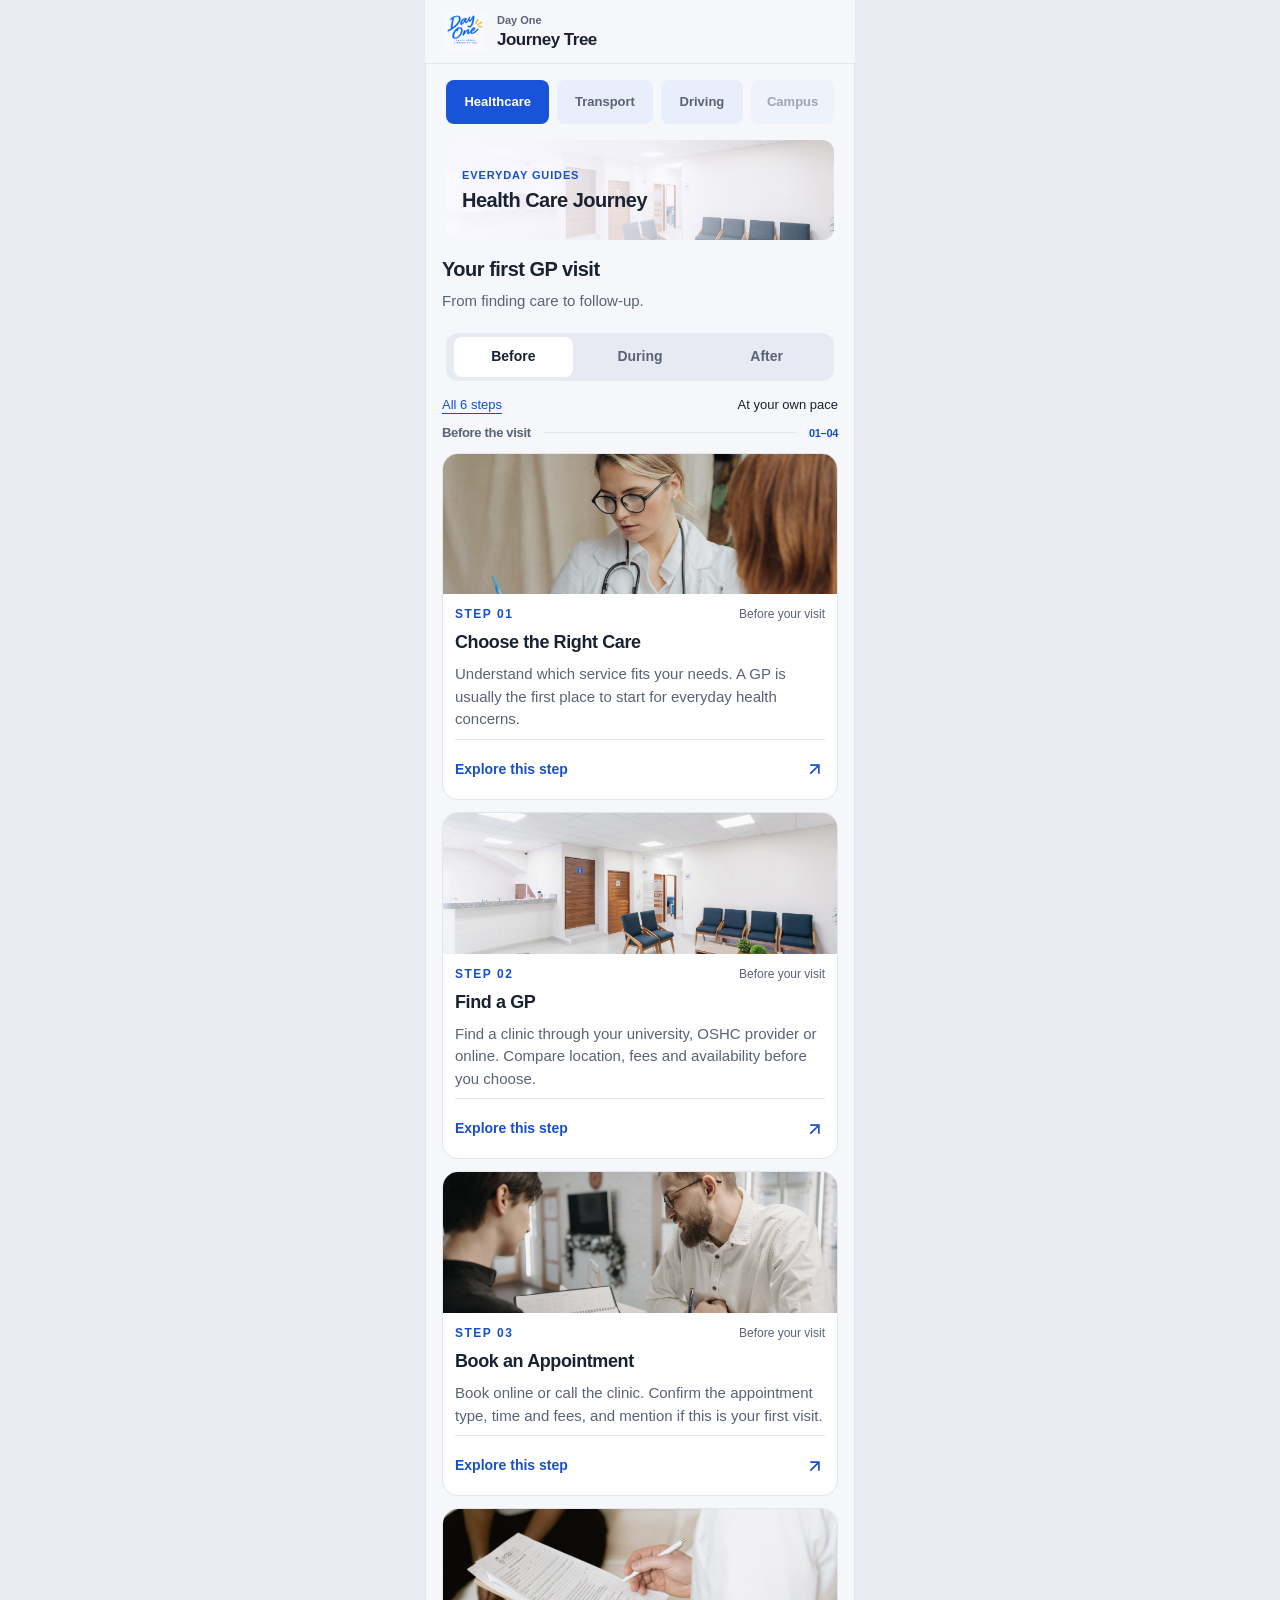
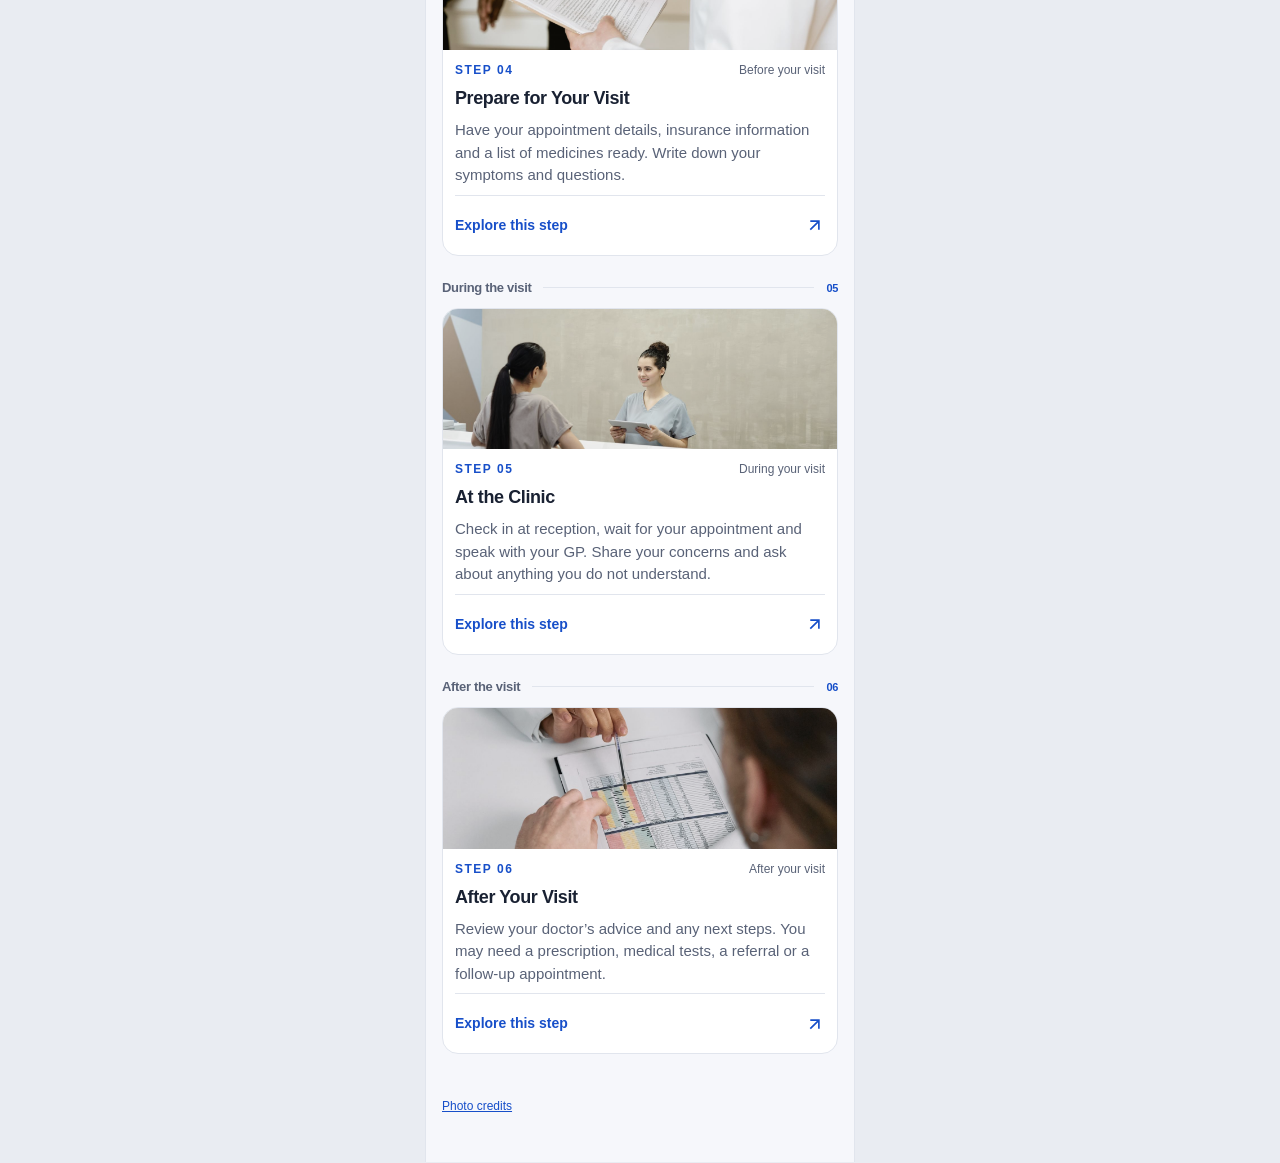
==== journey.html @ cd8c743b "Simplify country onboarding and align journey cards with Healthcare" ====
<!doctype html><html lang="en"><head><meta charset="utf-8"><meta name="viewport" content="width=device-width,initial-scale=1,viewport-fit=cover"><title>Day One · Journey Tree</title><style>
:root{--blue:#1E7BFF;--yellow:#F9C74F;--bg:#EAF4FF;--white:#FFFFFF;--ink:#1F2937;--muted:#6B7280;--border:#E2E8F0;--link:#005AA8;--card-shadow:0 2px 8px rgba(31,41,55,.06);--overlay-shadow:0 16px 40px rgba(31,41,55,.14)}*{box-sizing:border-box}body{margin:0;background:var(--bg);color:var(--ink);font-family:Inter,-apple-system,BlinkMacSystemFont,'SF Pro Display',sans-serif;font-size:14px;line-height:20px}button,a{-webkit-tap-highlight-color:transparent}button{font:inherit;color:inherit}button:focus-visible,a:focus-visible{outline:2px solid var(--link);outline-offset:4px}button{cursor:pointer}svg.icon{width:24px;height:24px;fill:currentColor;flex-shrink:0}.app{max-width:402px;margin:auto;min-height:100dvh;padding-top:52px;background:var(--bg)}nav{display:flex;align-items:center;padding:0 16px;gap:8px;height:56px}nav strong{font-size:16px;font-weight:500;flex:1}.nav-static{width:48px;height:48px;display:grid;place-items:center;color:var(--muted)}.intro{padding:24px 16px 0}.eyebrow{display:flex;align-items:center;gap:8px;font-size:12px;line-height:16px;letter-spacing:1px;font-weight:500;color:var(--link)}.eyebrow:before{content:'';width:8px;height:8px;border-radius:15px;background:var(--yellow)}h1{font-size:32px;line-height:40px;font-weight:400;margin:12px 0 8px;letter-spacing:-1px}p{margin:0;color:var(--muted)}.intro p{font-size:14px;line-height:20px}.journey-meta{display:flex;justify-content:space-between;align-items:center;margin-top:24px;padding-bottom:16px;border-bottom:1px solid var(--border);font-size:12px}.sequence{letter-spacing:4px;color:var(--link)}.grid{display:grid;grid-template-columns:repeat(2,minmax(0,1fr));gap:16px 12px;padding:16px 16px 32px}.phase{grid-column:1/-1;font-size:11px;line-height:16px;letter-spacing:1px;color:var(--muted);margin:0;font-weight:500}.phase.split{grid-column:auto;margin-top:8px}.card{position:relative;border:0;background:var(--white);border-radius:15px;overflow:hidden;text-align:left;padding:0;display:flex;flex-direction:column;min-width:0}.card.interactive{box-shadow:var(--card-shadow);outline:1px solid rgba(30,123,255,.3)}.card.interactive:hover{box-shadow:0 8px 24px rgba(31,41,55,.10)}.card.interactive:active{background:var(--bg)}.cover{display:block;width:100%;aspect-ratio:1.4;object-fit:cover;background:var(--bg)}.card-body{padding:12px;flex:1}.step{font-size:12px;line-height:16px;font-weight:500;color:var(--link);display:flex;justify-content:space-between;align-items:center;margin-bottom:8px}.step svg{width:20px;height:20px}.card h2{font-size:16px;line-height:24px;font-weight:500;margin:0 0 4px}.card p{font-size:14px;line-height:20px}.endnote{text-align:center;font-size:12px;line-height:16px;padding:0 16px 32px}.overlay{position:fixed;inset:0;background:rgba(31,41,55,.42);z-index:5;display:grid;place-items:center;opacity:0;transition:opacity 300ms}.overlay[hidden]{display:none}.overlay.visible{opacity:1}.modal{width:calc(100% - 24px);max-width:378px;height:88dvh;max-height:840px;border-radius:15px;background:var(--white);box-shadow:var(--overlay-shadow);display:flex;flex-direction:column;overflow:hidden;transform-origin:top left}.modal-header{display:flex;align-items:center;padding:8px 12px 8px 16px;border-bottom:1px solid var(--border);flex-shrink:0;gap:12px}.modal-header .number{color:var(--link);font-size:12px}.modal-header h2{font-size:16px;line-height:24px;font-weight:500;flex:1;margin:0}.icon-button{width:48px;height:48px;display:grid;place-items:center;border:0;border-radius:15px;background:transparent}.icon-button:hover{background:var(--bg)}.modal-scroll{overflow-y:auto;overscroll-behavior:contain;min-height:0;padding:16px;scrollbar-width:thin}.hero{width:100%;display:block;border-radius:15px;aspect-ratio:1.7;object-fit:cover}.caption{font-size:11px;line-height:16px;margin-top:4px}.modal h3{font-size:24px;line-height:32px;font-weight:400;margin:16px 0 8px;letter-spacing:-.5px}.modal h4{font-size:16px;line-height:24px;font-weight:500;margin:24px 0 12px}.row{display:flex;gap:12px;align-items:flex-start;padding:12px 0;border-bottom:1px solid var(--border)}.row:last-child{border-bottom:0}.row-icon{width:40px;height:40px;background:var(--bg);border-radius:12px;display:grid;place-items:center;color:var(--link);flex-shrink:0}.row b,.tip b{display:block;font-size:14px;line-height:20px;font-weight:500;margin-bottom:4px}.tips{padding-left:20px;margin:0}.tip{padding-left:4px;margin-bottom:12px}.tip::marker{color:var(--link)}.clinic{border:1px solid var(--border);border-radius:15px;padding:12px}.clinic-top{display:flex;gap:12px;align-items:center}.clinic img{width:72px;height:72px;object-fit:cover;border-radius:8px}.clinic b{font-weight:500}.clinic p{margin-top:8px}.clinic .note{font-size:12px;line-height:16px}.text-link{display:flex;align-items:center;gap:8px;min-height:48px;color:var(--link);font-weight:500;text-underline-offset:4px}.text-link .icon{width:20px;height:20px}.good{margin:24px 0 8px;padding:16px;background:var(--bg);border-radius:15px}.good h4{margin:0 0 8px}.good p{color:var(--ink)}.actions{display:flex;align-items:center;padding:8px 16px max(12px,env(safe-area-inset-bottom));gap:12px;border-top:1px solid var(--border);background:var(--white);flex-shrink:0}.action{display:flex;align-items:center;justify-content:center;gap:8px;min-height:48px;border-radius:15px;border:1px solid var(--border);background:var(--white);padding:0 12px;text-decoration:none;font-size:14px;font-weight:500;color:var(--link)}.action.source{flex:1;background:var(--bg);border-color:var(--bg)}.action[aria-pressed=true]{background:var(--bg);border-color:var(--blue)}.action .icon{width:20px;height:20px}.sr-only{position:absolute;width:1px;height:1px;overflow:hidden;clip:rect(0,0,0,0)}@media(min-width:600px){.app{border-left:1px solid var(--border);border-right:1px solid var(--border)}}@media(prefers-reduced-motion:reduce){*,*:before,*:after{transition:none!important;scroll-behavior:auto!important}}
/* Reference iteration: single-column text cards; explicit palette override. */
:root{--bg:#F8F9FF;--blue:#1E7BFF;--phase-bg:#DCE9FF;--soft:#F1F3FF}
.grid{grid-template-columns:minmax(0,1fr);gap:16px;padding-top:24px}
.phase{justify-self:start;background:var(--phase-bg);color:var(--link);border-radius:15px;padding:4px 12px;letter-spacing:.3px;margin:8px 0 0;font-size:12px;line-height:16px}
.card{border:1px solid var(--border);padding:16px;border-radius:15px;overflow:visible}
.card.interactive{outline:none;border-color:#B8D4FF;box-shadow:var(--card-shadow)}
.card-heading{display:flex;align-items:center;gap:12px}.card-heading>div{flex:1;min-width:0}.card-heading>.icon{color:var(--link);width:20px;height:20px}
.step-number{width:40px;height:40px;flex-shrink:0;border-radius:15px;background:var(--link);color:white;display:grid;place-items:center;font-size:14px;line-height:20px;font-weight:500}
.card h2{margin:0 0 4px;font-weight:600}.card-summary{font-size:12px;line-height:16px;color:var(--muted);display:block}
.card-body{padding:12px 0 0}.card p{line-height:24px;font-size:14px}.card-tags{display:flex;flex-wrap:wrap;gap:8px;margin-top:16px}.card-tags span{background:var(--soft);padding:4px 8px;border-radius:8px;font-size:12px;line-height:16px;color:var(--link)}
.read-guide{display:flex;align-items:center;gap:8px;color:var(--link);font-size:14px;line-height:20px;font-weight:500;margin-top:16px}.read-guide .icon{width:18px;height:18px}
h1{font-weight:600;letter-spacing:-1px}.journey-meta{margin-top:16px;padding-bottom:0;border:0}.intro{padding-top:16px}.endnote{padding-top:8px}
/* Editorial reference palette and cover layout. */
:root{--bg:#F7F6F1;--ink:#20344A;--link:#194CCA;--border:#E4E4DF;--soft:#EDEFEA}
.app{padding-top:52px}.journal-nav{margin:0 16px;padding:0 0 16px;height:auto;min-height:48px;border-bottom:1px solid var(--border);gap:12px}.journal-nav strong{color:var(--link);font-weight:600}.journal-nav>span{font-size:12px;color:var(--muted)}
.intro{padding-top:16px}h1{font-size:28px;line-height:36px;font-weight:600;letter-spacing:-.6px;margin:0 0 8px}.intro p{font-size:16px;line-height:24px}
.start-guide{margin-top:16px;width:100%;min-height:48px;padding:12px 16px;background:var(--link);color:white;display:flex;justify-content:space-between;align-items:center;border:0;border-radius:12px;font-size:16px;font-weight:500}.start-guide span{display:flex}.phase-nav{display:flex;margin-top:20px;padding:4px;background:var(--soft);border-radius:12px}.phase-nav a{flex:1;text-align:center;padding:12px 4px;min-height:48px;text-decoration:none;color:var(--muted);font-weight:500}.phase-nav a:hover{color:var(--link);background:white;border-radius:8px}
.journey-meta{font-size:12px;line-height:16px;margin-top:16px;align-items:center}.journey-meta>span:first-child{color:var(--link);text-decoration:underline;text-underline-offset:4px}.grid{padding-top:24px;gap:20px}.card{padding:0;overflow:hidden;border-radius:15px;scroll-margin-top:24px}.card.interactive{border-color:var(--border);box-shadow:none}.editorial-cover{width:100%;aspect-ratio:2.4;object-fit:cover;display:block}.editorial-body{padding:16px}.editorial-meta{display:flex;justify-content:space-between;align-items:center;gap:8px;margin-bottom:8px;font-size:11px;line-height:16px;color:var(--muted)}.editorial-meta>span:first-child{color:var(--link);font-weight:600;letter-spacing:1.5px}.card h2{font-size:22px;line-height:28px;margin:0 0 8px;font-weight:600;letter-spacing:-.4px}.card p{font-size:14px;line-height:20px}.explore{display:flex;justify-content:space-between;align-items:center;border-top:1px solid var(--border);margin-top:12px;padding-top:12px;color:var(--link);font-weight:600;min-height:40px}.explore .icon{transform:rotate(-45deg);width:20px;height:20px}.endnote{text-align:left;font-size:14px;line-height:24px;padding-bottom:32px}
.step-purpose{margin-top:24px;padding:16px;border:1px solid var(--border);border-radius:15px;background:var(--bg)}.step-purpose h4{margin:0 0 8px}.step-purpose h4:not(:first-child){margin-top:16px}.step-purpose p{color:var(--ink)}.source-list{margin:24px 0 8px}.source-list .text-link{font-size:12px;line-height:16px;justify-content:space-between;padding:8px 0;overflow-wrap:anywhere}.source-list p{font-size:12px;line-height:16px}.source-list h4{margin-bottom:8px}.urgent-note{margin-top:16px;border-left:4px solid #FF5A5F;padding:12px;background:var(--bg);font-weight:600}.modal-header h2{min-width:0}.modal-header .number,.modal-header .icon-button{flex-shrink:0}
/* Photo iteration: reference header, maximum radius 15px. */
:root{--bg:#F9F8FF;--soft:#E1E9FF;--link:#1953D9;--border:#E2E6EF;--ink:#1D2740}
.journey-top{padding:0 16px}.brand-row{display:flex;align-items:center;gap:12px;min-height:80px}.brand-logo{display:block;flex:0 0 80px;height:76px;background-image:url('assets/brand-reference.png');background-size:646px auto;background-position:-16px -12px;background-repeat:no-repeat}.brand-name{font-size:16px;line-height:24px;color:var(--link);font-weight:600}.brand-title{font-size:28px;line-height:36px;font-weight:600;color:var(--ink);letter-spacing:-.5px}
.category-nav{display:grid;grid-template-columns:1.25fr 1.15fr 1fr 1fr;gap:8px;margin:20px 0 24px}.category-nav span{display:flex;align-items:center;justify-content:center;min-height:44px;border-radius:12px;background:var(--soft);font-size:12px;font-weight:600;color:#465064}.category-nav .active{background:var(--link);color:white}
.journey-banner{position:relative;min-height:148px;border-radius:15px;overflow:hidden;background:var(--soft);display:flex;align-items:center}.journey-banner>img{position:absolute;inset:0;width:100%;height:100%;object-fit:cover;object-position:50% 42%;filter:saturate(.8)}.banner-copy{position:relative;width:100%;padding:24px 16px;background:linear-gradient(90deg,rgba(249,248,255,.95),rgba(249,248,255,.85) 55%,rgba(249,248,255,0))}.banner-copy>span{font-size:11px;line-height:16px;letter-spacing:1px;color:var(--link);font-weight:600}.banner-copy h1{font-size:24px;line-height:32px;max-width:260px;margin:4px 0 0;letter-spacing:-.5px}
.intro{padding-top:24px}.topic-title{font-size:24px;line-height:32px;margin:0 0 8px;font-weight:600;letter-spacing:-.5px}.editorial-cover,.hero{filter:saturate(.82) contrast(.96);object-position:center 42%}.photo-credit-link{color:var(--link);display:inline-flex;min-height:48px;align-items:center;font-size:12px}.card[data-step="0"] .editorial-cover{object-position:center 34%}.card[data-step="5"] .editorial-cover{object-position:center 78%}
.card[data-step="4"] .editorial-cover{object-position:center 62%}.banner-copy{align-self:stretch;display:flex;flex-direction:column;justify-content:center;background:linear-gradient(90deg,rgba(249,248,255,.94),rgba(249,248,255,.8) 50%,rgba(249,248,255,.08))}/* Mobile navigation revision. Category pills are an explicit shape exception. */
.category-nav span{border-radius:999px;min-height:36px}.phase-nav{position:sticky;top:0;z-index:3;margin:20px 16px 0;background:#E1E9FF;box-shadow:0 2px 8px rgba(31,41,55,.06)}.phase-nav a{border-radius:12px;transition:background 150ms,color 150ms}.phase-nav a.selected{background:var(--link);color:white}.journey-summary{padding-top:0}.card{scroll-margin-top:80px}.detail-stack{position:relative;width:calc(100% - 12px);max-width:414px;display:flex;align-items:center;gap:0}.modal{width:calc(100% - 36px);height:88dvh;flex:1;min-width:0}.step-rail{display:flex;flex-direction:column;gap:4px;height:auto;padding:0;width:44px;flex:0 0 44px}.step-dot{width:44px;min-height:48px;padding:0;background:transparent;border:0;display:grid;place-items:center;color:white}.step-dot span{display:grid;place-items:center;width:24px;height:24px;border-radius:8px;background:#465064;font-size:11px;line-height:16px}.step-dot[aria-current="step"] span{background:white;color:var(--link);outline:2px solid var(--link);font-weight:600}.step-dot[aria-current="step"] span:after{content:'';width:4px;height:4px;background:var(--link);border-radius:2px}.step-explanation{margin:8px 0 24px;color:var(--ink);font-size:14px;line-height:24px}.modal-header{gap:8px;padding-left:12px}.modal-header h2{font-size:14px;line-height:20px}.modal-scroll{padding:12px}.actions{padding-left:12px;padding-right:12px;gap:8px}.action{padding:0 8px}.step-dot:focus-visible{outline-color:white}
.overlay{touch-action:none}.modal-scroll{touch-action:pan-y}.outside-step{position:absolute;left:0;width:100%;height:6dvh;min-height:40px;border:0;padding:0;background:transparent;color:white;display:grid;place-items:center;touch-action:none;cursor:pointer}.outside-previous{top:0}.outside-next{bottom:0}.outside-step:disabled{cursor:default}.intro-arrow{font-size:28px;line-height:32px;opacity:0;pointer-events:none}.gesture-intro .intro-arrow{animation:outside-cue 1.6s ease-in-out both}.gesture-intro .outside-next .intro-arrow{animation-delay:.15s}@keyframes outside-cue{0%,100%{opacity:0;transform:translateY(0)}25%,65%{opacity:1;transform:translateY(-4px)}45%,80%{opacity:.3;transform:translateY(4px)}}@media(prefers-reduced-motion:reduce){.gesture-intro .intro-arrow{animation:none;opacity:1}}
/* Compact overview with more breathing room inside details. */
.modal-scroll{padding:24px}.modal-header{padding:8px 16px}.actions{padding-left:16px;padding-right:16px}.hero{aspect-ratio:2.2}.modal h3{margin-top:20px}.row{gap:12px}.row-icon{width:32px;height:32px;border-radius:8px}.step-dot span{width:28px;height:28px;border-radius:50%;background:rgba(249,248,255,.9);color:var(--ink);outline:none;border:0}.step-dot[aria-current="step"] span{background:var(--link);color:white;outline:none;border:0;font-weight:600}.step-dot[aria-current="step"] span:after{display:none}
.grid{gap:16px;padding-top:16px}.editorial-cover{aspect-ratio:3.2}.editorial-body{padding:16px}.card h2{font-size:20px;line-height:24px;margin-bottom:8px}.editorial-meta{margin-bottom:4px}.explore{margin-top:8px;padding-top:8px;min-height:32px}.phase-divider{display:flex;align-items:center;gap:12px;margin:12px 0 0;scroll-margin-top:68px;font-size:12px;line-height:16px;font-weight:500;color:var(--muted)}.phase-divider:after{content:'';height:1px;flex:1;background:var(--border)}.phase-divider .phase-count{font-size:11px;color:var(--link);order:2}.phase-divider:first-child{margin-top:0}
.phase-nav{padding:0 4px;min-height:44px;background:rgba(225,233,255,.75);box-shadow:none;transition:background 150ms,box-shadow 150ms}.phase-nav a{display:flex;align-items:center;justify-content:center;min-height:44px;padding:0 4px;position:relative;background:transparent!important;color:var(--muted);isolation:isolate}.phase-nav a:before{content:'';position:absolute;inset:6px 0;border-radius:10px;z-index:-1;background:transparent}.phase-nav a.selected{color:white}.phase-nav a.selected:before{background:var(--link)}.phase-nav.is-stuck{background:rgba(249,248,255,.72);backdrop-filter:blur(16px);-webkit-backdrop-filter:blur(16px);box-shadow:0 2px 8px rgba(31,41,55,.06)}
/* Mobile accessibility and safe-area refinement. */
:root{font-size:16px;color-scheme:light}body{font-size:.9375rem;line-height:1.5;-webkit-text-size-adjust:100%}.app{padding-top:max(24px,env(safe-area-inset-top))}.phase-nav a{min-height:48px}.phase-nav a:before{inset:8px 0}.step-rail{width:48px;flex-basis:48px}.step-dot{width:48px;min-height:48px}.modal{height:calc(100dvh - 112px);max-height:840px}.modal-scroll{padding:20px}.modal-header{padding:8px 12px;gap:6px}.modal-header h2{font-size:.9375rem;line-height:1.35}.modal-header .number{font-size:.75rem}.modal-header .icon-button{width:48px;min-height:48px}.modal p,.step-explanation{font-size:.9375rem;line-height:1.55}.modal h4,.row b,.tip b{font-size:1rem;line-height:1.4}.actions{padding:8px 12px;flex-wrap:wrap}.action{font-size:.8125rem;min-height:48px}.card p{font-size:.875rem;line-height:1.5}.card-body{padding:16px}.category-nav{overflow-x:auto}.category-nav span{flex-shrink:0}.source-list .text-link{font-size:.8125rem}.phase-heading{scroll-margin-top:64px}.modal .row{gap:10px}.modal .row-icon{width:28px;height:28px}.modal h3{font-size:1.375rem;line-height:1.4}.topic-title{font-size:1.5rem}.step-dot span{font-size:.75rem}.outside-step{min-height:48px}@media(max-width:359px){.modal-scroll{padding:16px}.modal-header .number{display:none}.modal .row-icon{display:none}.brand-title{font-size:1.5rem}}@media(max-height:500px){.modal{height:calc(100dvh - 64px)}.step-rail{gap:0}.step-dot{min-height:40px}.step-dot span{width:24px;height:24px}.actions{padding:4px 8px}.modal-header{padding:0 8px}}
</style><link rel="stylesheet" href="visual-theme.css?v=mobile-system-2"><style>/* Two text lines and logo need a taller header than a single-title bar. */.journey-app{--title-height:64px}.journey-app main>.brand-row{padding:calc(var(--safe-top) + 12px) 20px 12px}.journey-app main>.brand-row>div{display:flex;flex-direction:column;gap:2px;min-width:0}.journey-app .brand-name{display:block;line-height:14px}.journey-app .brand-title{line-height:22px}</style><link rel="stylesheet" href="journey-learning.css?v=22"></head><body class="journey-app"><main class="app" id="overview"><div class="brand-row"><span class="brand-logo" role="img" aria-label="Day One — Small steps, a brighter you"></span><div><span class="brand-name">Day One</span><p class="brand-title">Journey Tree</p></div></div><header class="journey-top"><div class="category-nav" aria-label="Journey categories"><span class="active" aria-current="page">Healthcare</span><span>Transport</span><span>Driving</span><span>Campus</span></div><div class="journey-banner"><img src="assets/photo-2.jpg" alt="Bright clinic reception and waiting area"><div class="banner-copy"><span>EVERYDAY GUIDES</span><h1>Health Care Journey</h1></div></div></header><header class="intro"><h2 class="topic-title">Your first GP visit</h2><p>From finding care to follow-up.</p></header><div class="phase-nav" aria-label="Journey phases"><a href="#phase-before">Before</a><a href="#phase-during">During</a><a href="#phase-after">After</a></div><header class="intro journey-summary"><div class="journey-meta"><span>All 6 steps</span><span>At your own pace</span></div></header><section class="grid" id="grid" aria-label="Six steps for your first GP visit"></section><p class="endnote"><a class="photo-credit-link" href="PHOTO-CREDITS.html" target="_blank" rel="noopener">Photo credits</a></p></main>
<div class="overlay" id="overlay" hidden><button class="outside-step outside-previous" aria-label="Previous step"><span class="intro-arrow" aria-hidden="true">↑</span></button><button class="outside-step outside-next" aria-label="Next step"><span class="intro-arrow" aria-hidden="true">↓</span></button><div class="detail-stack" role="dialog" aria-modal="true" aria-labelledby="modal-title"><nav class="step-rail" aria-label="Journey step position"></nav><section class="modal" id="detail" tabindex="-1"><header class="modal-header"><span class="number">02 / 06</span><h2 id="modal-title">Find a GP</h2><button class="icon-button" id="close" aria-label="Close Find a GP" data-icon="close"></button></header><div class="modal-scroll" id="reading"></div><footer class="actions"><button class="action" id="save" aria-pressed="false"><span data-icon="bookmark"></span><span id="save-label">Save</span></button><a class="action source" href="https://services.unimelb.edu.au/health" target="_blank" rel="noopener noreferrer">Official Source <span data-icon="external"></span><span class="sr-only">(opens in a new tab)</span></a></footer></section></div></div><div id="announcement" class="sr-only" role="status"></div>
<script>

const icons={back:'M20 11H7.83l5.59-5.59L12 4l-8 8 8 8 1.42-1.41L7.83 13H20z',close:'M18.3 5.71 12 12l6.3 6.29-1.42 1.42L10.59 13.4 4.3 19.71 2.88 18.3 9.17 12 2.88 5.71 4.3 4.29l6.29 6.3 6.29-6.3z',help:'M11 18h2v-2h-2v2zm1-16a10 10 0 1 0 0 20 10 10 0 0 0 0-20zm0 18a8 8 0 1 1 0-16 8 8 0 0 1 0 16zm0-14a4 4 0 0 0-4 4h2a2 2 0 0 1 4 0c0 2-3 1.75-3 5h2c0-2.25 3-2.5 3-5a4 4 0 0 0-4-4z',person:'M12 12a4 4 0 1 0 0-8 4 4 0 0 0 0 8zm0-6a2 2 0 1 1 0 4 2 2 0 0 1 0-4zm0 8c-4 0-8 2-8 4v3h16v-3c0-2-4-4-8-4zm6 5H6v-1c0-.5 2-2 6-2s6 1.5 6 2z',arrow:'m12 4-1.41 1.41L16.17 11H4v2h12.17l-5.58 5.59L12 20l8-8z',school:'m12 3-12 6 4 2v6l8 4 8-4v-6l2-1v7h2V9zm0 2.24L19.53 9 12 12.76 4.47 9zM6 12l6 3 6-3v3.76l-6 3-6-3z',shield:'m12 1-9 4v6c0 5.55 3.84 10.74 9 12 5.16-1.26 9-6.45 9-12V5zm7 10c0 4.52-2.98 8.69-7 9.93C7.98 19.69 5 15.52 5 11V6.3l7-3.11 7 3.11z',search:'M9.5 3a6.5 6.5 0 1 0 4.03 11.6L19.93 21 21 19.93l-6.4-6.4A6.5 6.5 0 0 0 9.5 3zm0 2a4.5 4.5 0 1 1 0 9 4.5 4.5 0 0 1 0-9z',bookmark:'M6 2h12a2 2 0 0 1 2 2v18l-8-4-8 4V4a2 2 0 0 1 2-2zm0 2v14.76l6-3 6 3V4z',external:'M19 19H5V5h7V3H5a2 2 0 0 0-2 2v14a2 2 0 0 0 2 2h14a2 2 0 0 0 2-2v-7h-2zM14 3v2h3.59l-9.83 9.83 1.41 1.41L19 6.41V10h2V3z'};
const icon=n=>`<svg class="icon" viewBox="0 0 24 24" aria-hidden="true"><path d="${icons[n]}"></path></svg>`;
const cards=[
{title:'Choose the Right Care',description:'Understand which service fits your needs. A GP is usually the first place to start for everyday health concerns.',summary:'GP, urgent care or emergency',tags:['Everyday health','Choosing care']},
{title:'Find a GP',description:'Find a clinic through your university, OSHC provider or online. Compare location, fees and availability before you choose.',summary:'Find a clinic that suits you',tags:['University','OSHC provider','Online search']},
{title:'Book an Appointment',description:'Book online or call the clinic. Confirm the appointment type, time and fees, and mention if this is your first visit.',summary:'Make time for your first visit',tags:['Online booking','Phone booking']},
{title:'Prepare for Your Visit',description:'Have your appointment details, insurance information and a list of medicines ready. Write down your symptoms and questions.',summary:'Bring the details that matter',tags:['Insurance details','Medical notes','Medicines']},
{title:'At the Clinic',description:'Check in at reception, wait for your appointment and speak with your GP. Share your concerns and ask about anything you do not understand.',summary:'Know what happens when you arrive',tags:['Check in','Wait','Consult']},
{title:'After Your Visit',description:'Review your doctor’s advice and any next steps. You may need a prescription, medical tests, a referral or a follow-up appointment.',summary:'Feel clear about your next steps',tags:['Prescriptions','Referrals','Follow-up']}
].map((c,i)=>({...c,step:String(i+1).padStart(2,'0')}));
const sources={"care": ["Victoria: urgent care services", "https://www.betterhealth.vic.gov.au/urgent-care-services"], "urgent": ["Victoria: Urgent Care Clinics", "https://www.betterhealth.vic.gov.au/urgent-care-clinics"], "gp": ["Victoria: seeing a GP", "https://www.betterhealth.vic.gov.au/health/servicesandsupport/seeing-a-doctor-or-general-practitioner"], "booking": ["Victoria: making and managing appointments", "https://www.betterhealth.vic.gov.au/health/servicesandsupport/making-and-managing-health-and-medical-appointments"], "prepare": ["Victoria: preparing for an appointment", "https://www.betterhealth.vic.gov.au/health/servicesandsupport/preparing-for-a-health-or-medical-appointment"], "talk": ["Victoria: talking with your doctor", "https://www.betterhealth.vic.gov.au/health/healthyliving/talking-with-your-doctor"], "questions": ["healthdirect: questions to ask your doctor", "https://www.healthdirect.gov.au/healthcare-and-services/general-health/questions-to-ask-your-doctor"], "builder": ["healthdirect: Question Builder", "https://www.healthdirect.gov.au/question-builder"], "health": ["University of Melbourne Health Service", "https://services.unimelb.edu.au/health"], "new": ["University of Melbourne: new patients", "https://services.unimelb.edu.au/health/make-an-appointment/information-for-new-patients"], "fees": ["University of Melbourne: fees", "https://services.unimelb.edu.au/health/make-an-appointment/fees"], "oshc": ["University of Melbourne: international students", "https://services.unimelb.edu.au/health/make-an-appointment/information-for-international-students"]};
const details=[{"intro": "Choose the right place to get help.", "what": "Match your health concern to a GP, urgent care service or emergency care.", "why": "These services handle different levels of urgency. Choosing appropriately helps you get the right support without delaying emergency treatment.", "heading": "Which care do I need?", "rows": [["person", "GP \u00b7 everyday and ongoing care", "Start here for non-emergency health concerns, preventive care and ongoing conditions."], ["help", "Urgent care \u00b7 needs attention today", "For an illness or injury that needs prompt care but is not life-threatening. Check the service can treat your concern."], ["shield", "Emergency \u00b7 immediate danger", "For a life-threatening emergency, call triple zero (000). Do not wait for a GP appointment."]], "alert": "Life-threatening emergency? Call 000 now.", "tipsHeading": "If you are unsure", "tips": [["Ask for guidance", "Contact a health professional or use Victoria\u2019s official urgent-care information."], ["Check the service", "Look up its location and current opening hours before travelling."]], "resource": {"title": "Victorian urgent care services", "text": "Compare local care options using the Victorian Government\u2019s service guide.", "url": "https://www.betterhealth.vic.gov.au/urgent-care-services"}, "good": "Victorian Urgent Care Clinics do not require an appointment, referral or Medicare card. This is specific to those clinics, not a promise about every GP or emergency service.", "sources": ["care", "urgent", "gp"]}, {"intro": "Choose a clinic that fits your needs.", "what": "Find a GP clinic and check its location, new-patient availability, insurance arrangements and fees.", "why": "Checking first helps you choose an accessible clinic and understand what you may need to pay.", "heading": "Where can I find a GP?", "rows": [["school", "University Health Service", "Check whether your university has a service and whether you are eligible."], ["shield", "OSHC provider", "Use your insurer\u2019s clinic directory, then confirm billing with the clinic."], ["search", "Online search", "Use healthdirect or clinic websites to find GP services."]], "tipsHeading": "Before you choose", "tips": [["Insurance & fees", "Ask about direct billing, upfront payment and any out-of-pocket cost. Confirm your cover with your insurer."], ["Location", "Choose a clinic you can reach and check accessibility if needed."], ["Availability", "Ask whether new patients are accepted and when you can be seen."]], "resource": {"title": "University of Melbourne Health Service", "text": "138\u2013146 Cardigan Street, Carlton VIC 3053. A fixed example for eligible students; confirm eligibility, current fees and availability.", "url": "https://services.unimelb.edu.au/health"}, "good": "OSHC means Overseas Student Health Cover. Direct billing depends on the clinic and your policy; it does not mean every service is free.", "sources": ["health", "fees", "oshc", "gp"]}, {"intro": "Arrange the right appointment for you.", "what": "Contact your chosen clinic and book a suitable appointment type and time.", "why": "Giving the clinic the right information helps it arrange enough time and any communication or access support you need.", "heading": "How to book", "rows": [["search", "Use the clinic\u2019s booking option", "Book through its official website, or phone reception. Some clinics require new patients to call."], ["person", "Explain what you need", "Say that you are a new patient and briefly describe the reason for the visit. Ask for a longer appointment if needed."], ["bookmark", "Confirm the details", "Check the date, location, appointment type and fees. Ask about an interpreter or accessibility support when booking."]], "tipsHeading": "Before you finish booking", "tips": [["No online appointments?", "Phone the clinic if you need care and cannot find a suitable time."], ["Plans changed?", "Cancel or reschedule promptly; ask about the clinic\u2019s cancellation policy."]], "resource": {"title": "Booking at the university clinic", "text": "The University of Melbourne\u2019s new-patient page gives its current registration and booking instructions. Other clinics may use a different process.", "url": "https://services.unimelb.edu.au/health/make-an-appointment/information-for-new-patients"}, "good": "If your condition becomes a life-threatening emergency, call 000 rather than waiting for the booked appointment.", "sources": ["booking", "new", "care"]}, {"intro": "Bring what will help your GP understand you.", "what": "Collect your insurance details, relevant health information and the questions you want to discuss.", "why": "A little preparation helps you remember important details and make better use of your appointment.", "heading": "What to prepare", "rows": [["shield", "Cards and appointment details", "Bring your OSHC information, any requested identification and your Medicare card if you have one. A university clinic may ask for your student card."], ["bookmark", "Medicines and health history", "List medicines, vitamins and supplements, doses and allergies. Bring relevant test results or medical records if available."], ["help", "Symptoms and questions", "Note when symptoms began, how they affect you and what changes them. Put your main questions first."]], "tipsHeading": "Make the day easier", "tips": [["Check clinic instructions", "Complete requested new-patient forms and confirm where to go."], ["Ask about support", "Arrange an interpreter in advance if needed. You may bring a support person."]], "resource": {"title": "Build your question list", "text": "healthdirect\u2019s Question Builder helps you prepare questions to take to your appointment.", "url": "https://www.healthdirect.gov.au/question-builder"}, "good": "Do not assume you need to fast for a routine GP visit. Ask the clinic whether any preparation is required for your particular appointment or test.", "sources": ["prepare", "new", "builder", "booking"]}, {"intro": "Talk through your concerns with your GP.", "what": "Check in, explain what is happening and discuss the assessment and possible next steps with your doctor.", "why": "Sharing your concerns and asking questions helps you understand your options and take part in decisions about your care.", "heading": "What happens at the clinic?", "rows": [["person", "Check in at reception", "Let staff know you have arrived. Confirm requested details and tell them if you need assistance."], ["help", "Talk with your GP", "Start with your main concern. Describe symptoms and mention medicines, allergies and relevant history."], ["bookmark", "Understand the plan", "Ask what the assessment means, what options you have and what the next steps involve. Ask for simpler wording if needed."]], "tipsHeading": "Before you leave the room", "tips": [["Say it back", "Describe the plan in your own words so your GP can check your understanding."], ["Ask for written advice", "Request key instructions in writing if that would help you remember them."], ["Clarify follow-up", "Ask when to return and who to contact if you have questions or your health changes."]], "resource": {"title": "Questions to ask your doctor", "text": "Use healthdirect\u2019s question prompts to discuss options, tests, medicines and costs.", "url": "https://www.healthdirect.gov.au/healthcare-and-services/general-health/questions-to-ask-your-doctor"}, "good": "You can ask your doctor to repeat or explain information. It is okay to take notes or have someone support you during the conversation.", "sources": ["talk", "questions"]}, {"intro": "Turn your care plan into clear next steps.", "what": "Follow the agreed advice and arrange any medicines, tests, referrals or review appointments your GP recommends.", "why": "Some care continues after the consultation. Knowing how to get results and when to follow up helps you avoid missed next steps.", "heading": "Your next steps may include", "rows": [["shield", "Medicines", "If prescribed, take the prescription to a pharmacy. Ask the doctor or pharmacist how to use the medicine and what side effects to watch for."], ["search", "Tests and results", "Ask when and how results will be discussed. Contact the clinic if you have not received them by the agreed time."], ["person", "Referrals and review", "Arrange recommended appointments. Check referral instructions, fees and insurance cover before booking."]], "tipsHeading": "Keep track of the plan", "tips": [["Write down the next action", "Record what you need to do and when. Not everyone needs tests, medicines or a referral."], ["Keep payment documents", "Keep receipts and ask your insurer what is needed if you must claim reimbursement."], ["Know when to seek help", "Follow your GP\u2019s advice about changes in symptoms. For a life-threatening emergency, call 000."]], "resource": {"title": "Following up with your doctor", "text": "Victoria\u2019s guide explains how to communicate with your doctor and follow up after your visit.", "url": "https://www.betterhealth.vic.gov.au/health/healthyliving/talking-with-your-doctor"}, "good": "Do not assume that no news means a test result is normal. Confirm the results process with your clinic; a further appointment may be needed.", "sources": ["talk", "gp", "questions", "booking", "oshc", "care"]}];
const imageAlts=['A healthcare professional checking a patient’s blood pressure','A bright clinic waiting area','A receptionist discussing an appointment book with a visitor','Medical information being reviewed on a form','A receptionist assisting a visitor at a healthcare desk','A healthcare professional discussing paperwork with a patient'];
const cardId=i=>i===0?'before':i===4?'during':i===5?'after':'step-'+(i+1);
const grid=document.querySelector('#grid');grid.innerHTML=cards.map((c,i)=>`${i===0||i===4||i===5?`<h2 class="phase-divider" id="phase-${i===0?'before':i===4?'during':'after'}"><span>${i===0?'Before the visit':i===4?'During the visit':'After the visit'}</span><span class="phase-count">${i===0?'01–04':i===4?'05':'06'}</span></h2>`:''}<button class="card interactive" id="${cardId(i)}" data-step="${i}" aria-haspopup="dialog" aria-controls="detail" aria-expanded="false"><img class="editorial-cover" src="assets/photo-${i+1}.jpg" alt="${imageAlts[i]}"><div class="editorial-body"><div class="editorial-meta"><span>STEP ${c.step}</span><span>${i<4?'Before your visit':i===4?'During your visit':'After your visit'}</span></div><h2>${c.title}</h2><p>${c.description}</p><span class="explore">Explore this step ${icon('arrow')}</span></div></button>`).join('');
document.querySelectorAll('[data-icon]').forEach(e=>e.innerHTML=icon(e.dataset.icon));
const overlay=document.querySelector('#overlay'),modal=document.querySelector('#detail'),overview=document.querySelector('#overview'),closeButton=document.querySelector('#close'),reading=document.querySelector('#reading');let pageScroll=0,busy=false,closing=false,activeStep=0,origin=null,returnFocus=null;
const savedSteps=new Set();try{for(let i=0;i<6;i++){if(localStorage.getItem('day-one-saved-'+i)==='true')savedSteps.add(i)}if(localStorage.getItem('day-one-find-gp-saved')==='true')savedSteps.add(1)}catch{}
const external=(url,label)=>`<a class="text-link" href="${url}" target="_blank" rel="noopener noreferrer">${label} ${icon('external')}<span class="sr-only">(opens in a new tab)</span></a>`;
function renderDetail(i){const c=cards[i],d=details[i];document.querySelector('.number').textContent=c.step+' / 06';document.querySelector('#modal-title').textContent=c.title;closeButton.setAttribute('aria-label','Close '+c.title);reading.innerHTML=`<img class="hero" style="object-position:center ${i===5?78:i===4?62:42}%" src="assets/photo-${i+1}.jpg" alt="${imageAlts[i]}"><h3>${c.title}</h3>${d.alert?`<aside class="urgent-note">${d.alert}</aside>`:''}<p class="step-explanation">${d.what}</p><h4>${d.heading}</h4><div>${d.rows.map(([ic,t,p])=>`<div class="row"><span class="row-icon">${icon(ic)}</span><div><b>${t}</b><p>${p}</p></div></div>`).join('')}</div><h4>${d.tipsHeading}</h4><ul class="tips">${d.tips.map(([t,p])=>`<li class="tip"><b>${t}</b><p>${p}</p></li>`).join('')}</ul><h4>Helpful resource</h4><div class="clinic"><b>${d.resource.title}</b><p>${d.resource.text}</p>${external(d.resource.url,'Visit official website')}</div><aside class="good"><h4>Good to know</h4><p>${d.good}</p></aside><section class="source-list"><h4>Sources &amp; review</h4><p>Checked 14 October 2026 · General guidance</p>${d.sources.map(k=>external(sources[k][1],sources[k][0])).join('')}<p class="note">Clinic arrangements can change. Follow your clinician’s advice for your own situation.</p></section>`;document.querySelector('.source').href=sources[d.sources[0]][1];renderSave();updateOutsideControls();document.querySelectorAll('.step-dot').forEach((b,n)=>{b.setAttribute('aria-current',n===i?'step':'false');b.setAttribute('aria-label',`Step ${n+1}: ${cards[n].title}${n===i?', current step':''}`)})}
function renderSave(){const saved=savedSteps.has(activeStep);document.querySelector('#save').setAttribute('aria-pressed',String(saved));document.querySelector('#save-label').textContent=saved?'Saved':'Save'}
document.querySelector('#save').onclick=()=>{const saved=!savedSteps.has(activeStep);if(saved)savedSteps.add(activeStep);else savedSteps.delete(activeStep);try{localStorage.setItem('day-one-saved-'+activeStep,String(saved));if(activeStep===1)localStorage.removeItem('day-one-find-gp-saved')}catch{}renderSave();document.querySelector('#announcement').textContent=cards[activeStep].title+(saved?' saved.':' removed from saved guides.')};
function originTransform(){const a=origin.getBoundingClientRect(),b=modal.getBoundingClientRect();return `translate(${a.left-b.left}px,${a.top-b.top}px) scale(${a.width/b.width},${a.height/b.height})`}
const duration=()=>matchMedia('(prefers-reduced-motion: reduce)').matches?0:320;
async function openDetail(i,trigger){if(busy||!overlay.hidden)return;busy=true;activeStep=i;origin=trigger;returnFocus=trigger;renderDetail(i);pageScroll=window.scrollY;document.documentElement.style.overflow='hidden';overlay.hidden=false;reading.scrollTop=0;overview.inert=true;trigger.setAttribute('aria-expanded','true');const from=originTransform();overlay.classList.add('visible');closeButton.focus({preventScroll:true});showGestureIntro();modal.animate([{transform:from,opacity:.4},{transform:'none',opacity:1}],{duration:duration(),easing:'cubic-bezier(.2,0,0,1)'});busy=false}
async function closeDetail(){if(overlay.hidden||closing)return;if(busy){setTimeout(closeDetail,80);return}closing=true;busy=true;finishBackgroundScroll();const to=originTransform();overlay.classList.remove('visible');modal.animate([{transform:'none',opacity:1},{transform:to,opacity:.3}],{duration:duration(),easing:'cubic-bezier(.2,0,0,1)'});await new Promise(resolve=>setTimeout(resolve,duration()));overlay.hidden=true;overview.inert=false;document.documentElement.style.overflow='';phaseAnchor=pageScroll;window.scrollTo({top:pageScroll,behavior:'instant'});updatePhase();returnFocus.setAttribute('aria-expanded','false');returnFocus.focus({preventScroll:true});busy=false;closing=false}
document.querySelectorAll('[data-step]').forEach(b=>b.onclick=()=>openDetail(Number(b.dataset.step),b));closeButton.onclick=closeDetail;document.addEventListener('keydown',e=>{if(overlay.hidden)return;if(e.key==='Escape'){e.preventDefault();closeDetail()}if(e.key==='Tab'){const items=[...overlay.querySelectorAll('button:not(:disabled),a[href]')],first=items[0],last=items.at(-1);if(e.shiftKey&&document.activeElement===first){e.preventDefault();last.focus()}else if(!e.shiftKey&&document.activeElement===last){e.preventDefault();first.focus()}}});

// Whole-card navigation has its own touch surface, leaving long reading content scrollable.
const rail=document.querySelector('.step-rail');rail.innerHTML=cards.map((c,i)=>`<button class="step-dot" data-index="${i}" aria-label="Step ${i+1}: ${c.title}"><span>${c.step}</span></button>`).join('');
rail.querySelectorAll('button').forEach(b=>b.onclick=()=>switchStep(Number(b.dataset.index)));

// Programmatic overview scrolling remains available while user scrolling is locked.
let backgroundFrame=0,phaseAnchor=null;
function setDetailPhase(){const id=activeStep<4?'before':activeStep===4?'during':'after';phaseLinks.forEach(a=>{const selected=a.hash==='#phase-'+id;a.classList.toggle('selected',selected);if(selected)a.setAttribute('aria-current','location');else a.removeAttribute('aria-current')});document.querySelector('.phase-nav').classList.toggle('is-stuck',document.querySelector('.phase-nav').getBoundingClientRect().top<=1)}
function finishBackgroundScroll(){cancelAnimationFrame(backgroundFrame);backgroundFrame=0;window.scrollTo({top:pageScroll,behavior:'instant'});setDetailPhase()}
function syncBackgroundStep(){cancelAnimationFrame(backgroundFrame);const nav=document.querySelector('.phase-nav');const from=window.scrollY;const target=origin.getBoundingClientRect().top+from-nav.offsetHeight-116;pageScroll=Math.max(0,Math.min(target,document.documentElement.scrollHeight-innerHeight));setDetailPhase();if(!duration()){finishBackgroundScroll();return}const start=performance.now();const tick=now=>{const progress=Math.min(1,(now-start)/240);const eased=1-Math.pow(1-progress,3);window.scrollTo({top:from+(pageScroll-from)*eased,behavior:'instant'});setDetailPhase();if(progress<1)backgroundFrame=requestAnimationFrame(tick);else backgroundFrame=0};backgroundFrame=requestAnimationFrame(tick)}
window.addEventListener('resize',()=>{if(!overlay.hidden&&!closing)syncBackgroundStep();else if(overlay.hidden)updatePhase()});

function switchStep(next){if(next<0||next>=cards.length||next===activeStep||closing)return;const direction=next>activeStep?1:-1;origin.setAttribute('aria-expanded','false');activeStep=next;origin=document.querySelector(`[data-step="${next}"]`);origin.setAttribute('aria-expanded','true');returnFocus=origin;renderDetail(next);syncBackgroundStep();reading.scrollTop=0;modal.animate([{transform:`translateY(${direction*48}px)`,opacity:.35},{transform:'translateY(0)',opacity:1}],{duration:duration()?240:0,easing:'cubic-bezier(.2,0,0,1)'});busy=false;document.querySelector('#announcement').textContent=`Step ${next+1} of 6: ${cards[next].title}`}
// Only gestures that BEGIN outside the card can navigate; the card body scrolls normally.
let outsidePointer=null;
overlay.addEventListener('pointerdown',e=>{if(!e.isPrimary||e.button!==0||e.target.closest('.modal,.step-dot'))return;outsidePointer={id:e.pointerId,x:e.clientX,y:e.clientY,time:Date.now()};overlay.setPointerCapture(e.pointerId)});
overlay.addEventListener('pointerup',e=>{if(!outsidePointer||e.pointerId!==outsidePointer.id)return;const p=outsidePointer;outsidePointer=null;const dx=e.clientX-p.x,dy=e.clientY-p.y;const r=modal.getBoundingClientRect();if(Math.abs(dy)>=40&&Math.abs(dy)>Math.abs(dx)*1.4&&Date.now()-p.time<1200){switchStep(activeStep+(dy<0?1:-1));return}if(Math.abs(dx)<12&&Math.abs(dy)<12){if(p.y<r.top)switchStep(activeStep-1);else if(p.y>r.bottom)switchStep(activeStep+1)}});
overlay.addEventListener('pointercancel',()=>outsidePointer=null);
const previousPad=document.querySelector('.outside-previous'),nextPad=document.querySelector('.outside-next');previousPad.onclick=e=>{if(e.detail===0)switchStep(activeStep-1)};nextPad.onclick=e=>{if(e.detail===0)switchStep(activeStep+1)};
function updateOutsideControls(){previousPad.setAttribute('aria-disabled',String(activeStep===0));nextPad.setAttribute('aria-disabled',String(activeStep===cards.length-1))}
let gestureIntroSeen=false;try{gestureIntroSeen=localStorage.getItem('day-one-outside-swipe-intro')==='seen'}catch{}
function showGestureIntro(){if(gestureIntroSeen)return;gestureIntroSeen=true;try{localStorage.setItem('day-one-outside-swipe-intro','seen')}catch{}overlay.classList.add('gesture-intro');setTimeout(()=>overlay.classList.remove('gesture-intro'),1800)}
document.addEventListener('keydown',e=>{if(overlay.hidden)return;if(e.key==='ArrowDown'||e.key==='ArrowUp'){if(document.activeElement===closeButton||document.activeElement.classList.contains('step-dot')){e.preventDefault();switchStep(activeStep+(e.key==='ArrowDown'?1:-1))}}});
const phaseLinks=[...document.querySelectorAll('.phase-nav a')];function updatePhase(){const nav=document.querySelector('.phase-nav');const box=nav.getBoundingClientRect();nav.classList.toggle('is-stuck',box.top<=1);const line=box.bottom+24;let id='before';for(const candidate of ['during','after'])if(document.getElementById('phase-'+candidate).getBoundingClientRect().top<=line)id=candidate;if(window.scrollY+innerHeight>=document.documentElement.scrollHeight-2)id='after';if(phaseAnchor!==null){if(Math.abs(window.scrollY-phaseAnchor)<2)id=activeStep<4?'before':activeStep===4?'during':'after';else phaseAnchor=null}phaseLinks.forEach(a=>{const selected=a.hash==='#phase-'+id;a.classList.toggle('selected',selected);if(selected)a.setAttribute('aria-current','location');else a.removeAttribute('aria-current')})}window.addEventListener('scroll',()=>{if(overlay.hidden)updatePhase()},{passive:true});phaseLinks.forEach(a=>a.addEventListener('click',e=>{e.preventDefault();document.querySelector(a.hash).scrollIntoView({behavior:matchMedia('(prefers-reduced-motion: reduce)').matches?'auto':'smooth',block:'start'})}));updatePhase();
</script>
<script src="app-language.js?v=9"></script><script>
window.setJourneyLanguage=function(language){window.appLanguage=language;translateAppDOM()};
try{window.appLanguage=parent.appLanguage||localStorage.getItem('day-one-language')||'en'}catch{window.appLanguage='en'}
initAppTranslation();
window.addEventListener('message',e=>{if(e.source===parent&&e.data?.type==='day-one-language'&&['en','zh'].includes(e.data.language))window.setJourneyLanguage(e.data.language)});parent.postMessage({type:'day-one-language-ready'},'*');
</script>
<script src="journey-learning-data.js?v=22"></script><script src="journey-learning.js?v=22"></script></body></html>
---- visual-theme.css ----
/* Day One: one mobile UI system, replacing the accumulated density overrides. */
:root{font-size:16px;color-scheme:light;--blue:#1953D9;--primary-action:#1953D9;--link:#174FC9;--bg:#F6F7FB;--surface:#fff;--white:#fff;--ink:#192132;--muted:#596277;--soft:#E9EEFC;--line:#E1E5ED;--border:var(--line);--success:#087452;--success-soft:#DDF4E9;--radius:12px;--safe-top:env(safe-area-inset-top,0px);--safe-bottom:env(safe-area-inset-bottom,0px);--title-height:44px;--app-width:430px;--card-shadow:none;--overlay-shadow:0 16px 48px #19213226}
html{scroll-padding-top:calc(var(--safe-top) + 72px);scroll-padding-bottom:calc(var(--nav-height,72px) + var(--dock-height,0px) + 16px)}
body,.trip-app,.journey-app{font-family:-apple-system,BlinkMacSystemFont,'Segoe UI',Roboto,'Helvetica Neue',Arial,sans-serif;font-size:1rem;line-height:1.5;color:var(--ink);background:#E9ECF2;-webkit-text-size-adjust:100%;letter-spacing:0}button,input{font:inherit}button,a,input{touch-action:manipulation}button{min-height:44px}button:active:not(:disabled){opacity:.72;transform:none}button:focus-visible,a:focus-visible,input:focus-visible{outline:2px solid var(--blue);outline-offset:3px}h1,h2,h3,h4{color:var(--ink);letter-spacing:-.025em}h1{font-size:1.75rem;line-height:1.2;font-weight:700}h2{font-size:1.25rem;line-height:1.3;font-weight:650}h3{font-size:1rem;line-height:1.4;font-weight:600}p{font-size:1rem;line-height:1.5;color:var(--muted)}small,.meta{font-size:.8125rem;line-height:1.4;color:var(--muted)}a{color:var(--link)}svg.icon{width:24px;height:24px;flex-shrink:0}
.trip-app #app,.journey-app .app{max-width:var(--app-width);background:var(--bg)}.trip-app #content{padding:calc(var(--safe-top) + 12px) 16px calc(var(--nav-height) + var(--dock-height) + 20px)}.trip-app #content:has(>.topbar),.trip-app #content:has(>.brand){padding-top:calc(var(--safe-top) + var(--title-height) + 12px)}
.trip-app #content>.topbar,.trip-app #content>.brand,.journey-app main>.brand-row{position:fixed;top:0;left:50%;transform:translateX(-50%);width:min(100%,var(--app-width));height:calc(var(--safe-top) + var(--title-height));min-height:0;margin:0;padding:var(--safe-top) 20px 0;background:#F6F7FBF5;border-bottom:1px solid var(--line);backdrop-filter:blur(16px);-webkit-backdrop-filter:blur(16px);z-index:30}
.trip-app #content>.topbar{display:grid;grid-template-columns:44px minmax(0,1fr) 44px;gap:0;padding-left:12px;padding-right:12px}.trip-app .topbar strong{font-size:1.0625rem;line-height:1.25;font-weight:600;text-align:center}.trip-app .topbar .iconbtn{width:44px;min-width:44px}.trip-app .topbar .link{padding:0 4px;min-width:48px;font-size:.875rem}.trip-app .brand{gap:12px}.trip-app .brand>.meta{font-size:.8125rem}.trip-app .logo{width:44px;height:44px;background-size:355px auto;background-position:-9px -6px;flex-shrink:0}
.trip-app h1,.trip-app .backtitle{font-size:1.5rem;line-height:1.2;margin:8px 0}.trip-app h1+p{margin:0 0 24px}.trip-app h2{font-size:1.125rem;line-height:1.3}.trip-app h3{font-size:1rem;line-height:1.4}.trip-app p{font-size:.9375rem;line-height:1.5;margin:8px 0 16px}.trip-app small,.trip-app .meta{font-size:.8125rem;line-height:1.4}.trip-app .section{margin-top:20px}.trip-app .section>.row{margin-bottom:12px}.trip-app .pad{padding:12px}.trip-app .card{background:var(--surface);border:1px solid var(--line);border-radius:var(--radius);box-shadow:none}.trip-app .row>*{min-width:0}
.trip-app .primary,.trip-app .secondary{min-height:44px;padding:10px 14px;border-radius:10px;font-size:.9375rem;font-weight:600;line-height:1.4;box-shadow:none;white-space:normal;text-decoration:none}.trip-app .primary{background:var(--primary-action);color:white}.trip-app .secondary{background:var(--soft);color:var(--link)}.trip-app .link{font-size:.875rem;font-weight:600;color:var(--link);min-height:48px}.trip-app .eyebrow{font-size:.75rem;letter-spacing:.08em;font-weight:600}.trip-app .tag{font-size:.75rem;line-height:1.4;padding:4px 8px;border-radius:6px;background:var(--soft);color:var(--link)}.trip-app .tag.warm{background:#FFF0D9;color:#795000}
.trip-app .tools{gap:12px}.trip-app .tool{min-height:76px;padding:12px;gap:8px;font-size:.875rem;font-weight:500;border-radius:12px}.trip-app .tool svg{width:24px;height:24px;padding:0;margin:0;color:var(--blue);background:none}.trip-app .hero .photo{height:160px}.trip-app .hero h2{margin:4px 0 8px}.trip-app .hero p{margin:0 0 16px}.trip-app .cards{gap:12px}.trip-app .cards .photo{height:112px}.trip-app .cards .pad{padding:12px}.trip-app .cards h3{font-size:.9375rem}.trip-app .cards p{font-size:.8125rem;margin:4px 0 8px}.trip-app .photo{height:160px}
.trip-app .field{padding:10px 12px;gap:10px;min-height:64px}.trip-app .field>.icon{width:24px;height:24px;padding:0;color:var(--blue);background:none}.trip-app .field strong{font-size:.9375rem;font-weight:600;line-height:1.4}.trip-app .field .link{font-size:.875rem;min-width:56px;padding:0 4px}.trip-app .field>div{min-width:0}.trip-app input[type=search]{font-size:1rem;min-height:52px;padding:12px 16px;border:1px solid var(--line);border-radius:12px;background:white}.trip-app input[type=range]{min-height:48px;height:48px;margin:4px 0}
.trip-app .segment{display:flex;gap:4px;background:#E7EAF2;padding:4px;margin:16px 0;border-radius:12px}.trip-app .segment button{min-height:44px;padding:8px;font-size:.875rem;border-radius:8px;color:var(--muted);background:transparent}.trip-app .segment button.active{background:var(--surface);color:var(--ink);font-weight:600;box-shadow:0 1px 4px #19213214}.trip-app .chips{gap:8px;margin-top:12px}.trip-app .chip{min-height:44px;padding:8px 12px;font-size:.875rem;border-radius:12px;background:white;border:1px solid var(--line)}.trip-app .chip.active{background:var(--soft);border-color:var(--blue);color:var(--link);font-weight:600}.trip-app .choice{min-height:64px;padding:10px 12px}.trip-app .choice strong{font-size:.9375rem}.trip-app .choice.selected{background:var(--soft);color:var(--ink)}
.trip-app .real-map{height:192px;border-radius:12px}.trip-app .real-map.large{height:240px}.trip-app .real-map .map-controls button{width:48px;height:48px;min-height:48px}.trip-app .map-footnote{font-size:.8125rem}.trip-app .notice{padding:12px 16px;border-radius:12px;font-size:.875rem;background:var(--soft);margin:16px 0}.trip-app .notice.warning{background:#FFF0D9;color:#795000}
.trip-app .bottom-action{width:min(100%,var(--app-width));bottom:var(--nav-height);padding:8px 16px;background:#F6F7FBF5;border-top:1px solid var(--line);z-index:20}.trip-app #nav{width:min(100%,var(--app-width));height:auto;min-height:49px;padding:0 8px var(--safe-bottom);gap:8px;background:#FFFFFFF5;border-top:1px solid var(--line);z-index:25}.trip-app #nav button{display:flex;flex-direction:column;gap:2px;align-items:center;justify-content:center;max-width:none;min-width:44px;min-height:49px;height:auto;padding:4px;flex:1;border-radius:12px;font-size:.6875rem;line-height:1.2;font-weight:500;color:var(--muted)}.trip-app #nav button.active{color:var(--blue);background:transparent;font-weight:600}.trip-app #nav button.active:after{display:none}.trip-app #nav .icon{width:22px;height:22px}.trip-app #journey{height:calc(100dvh - var(--nav-height));max-width:var(--app-width)}.trip-app #toast{z-index:60;font-size:.875rem;bottom:calc(var(--nav-height) + var(--dock-height) + 12px)}
.trip-app .custom-route{padding:16px;gap:12px;margin:16px 0}.trip-app .custom-icon{width:48px;height:48px;background:var(--soft);color:var(--blue);border-radius:12px}.trip-app .custom-route strong{font-size:1rem}.trip-app .route{margin-top:12px;background:white}.trip-app .route-select{position:relative;min-height:132px;padding:12px 92px 12px 12px}.trip-app .route-select h2,.trip-app .route-select .row h2{font-size:1.125rem;margin:8px 0}.trip-app .route-select p{font-size:.875rem;margin:8px 0 0}.trip-app .route-thumb{position:absolute;right:12px;top:50%;transform:translateY(-50%);width:64px;height:88px;object-fit:cover;border-radius:12px}.trip-app .route-select .row .icon{display:none}
.trip-app #content.trip-preview{background:var(--bg)}.trip-app #content.trip-preview:has(>.topbar){padding-top:calc(var(--safe-top) + var(--title-height))}.trip-app .preview-map{margin:0 -16px 16px}.trip-app .preview-map .real-map.large{height:192px;border:0;border-radius:0}.trip-app .preview-body>.backtitle{font-size:1.375rem;margin:8px 0 16px}.trip-app .preview-metrics{display:grid;grid-template-columns:repeat(3,minmax(0,1fr));gap:12px;padding:16px 0;border-top:1px solid var(--line);border-bottom:1px solid var(--line);background:none;border-radius:0}.trip-app .preview-metrics>div{display:flex;align-items:center;gap:8px;min-width:0;background:none;padding:0}.trip-app .preview-metrics .icon{width:20px;height:20px;color:var(--blue)}.trip-app .preview-metrics strong{display:block;font-size:1.0625rem;line-height:1.3;white-space:nowrap}.trip-app .preview-metrics small{display:block;font-size:.75rem}.trip-app .preview-spare{font-size:.8125rem;margin:8px 0 16px}.trip-app .preview-stops>.row{min-height:48px;margin-bottom:8px}.trip-app .preview-stops h2{font-size:1.125rem}.trip-app .preview-timeline{position:relative}.trip-app .preview-timeline:before{content:'';position:absolute;top:24px;bottom:44px;left:13px;width:2px;background:#D8E1F7}.trip-app .preview-node{position:relative;display:flex;gap:12px;align-items:flex-start;padding:12px 0;min-height:80px}.trip-app .node-marker{display:flex;align-items:center;justify-content:center;flex:0 0 28px;width:28px;height:28px;border-radius:50%;background:var(--blue);color:white;z-index:1;font-size:.8125rem;font-weight:600}.trip-app .node-marker .icon{width:18px;height:18px}.trip-app .finish-node .node-marker{background:var(--success)}.trip-app .node-copy{flex:1;min-width:0;text-align:left}.trip-app .node-copy strong,.trip-app .preview-timeline .node-detail strong{font-size:.9375rem;line-height:1.4;display:block;white-space:normal}.trip-app .node-copy p,.trip-app .preview-timeline .node-detail p{font-size:.8125rem;line-height:1.45;margin:4px 0}.trip-app .node-copy small,.trip-app .node-copy a,.trip-app .preview-timeline .node-detail small{font-size:.8125rem;line-height:1.4}.trip-app .node-copy a{display:inline-flex;align-items:center;min-height:48px}.trip-app .node-copy .row{align-items:baseline;gap:8px}.trip-app .node-copy .row>small{white-space:nowrap;color:var(--link)}.trip-app .node-detail{padding:0;min-height:56px}.trip-app .node-photo{width:48px;height:64px;object-fit:cover;border-radius:8px;flex-shrink:0}.trip-app .stop-surface{display:flex;align-items:center;gap:12px;flex:1;min-width:0;padding-bottom:12px;border-bottom:1px solid var(--line)}.trip-app .preview-demo{font-size:.75rem;text-align:center;margin-top:16px}
.trip-app .inline-timeline{max-height:none;overflow:visible}.trip-app .inline-timeline .stop{height:auto;min-height:104px;align-items:flex-start;gap:12px;border:0}.trip-app .inline-timeline .stop-surface{flex-wrap:wrap;gap:8px}.trip-app .inline-timeline .node-detail{flex:1 1 calc(100% - 64px)}.trip-app .inline-timeline .inline-stop-action,.trip-app .inline-timeline .drag-handle{flex:0 0 48px;min-width:48px;width:48px;min-height:48px;color:var(--link)}.trip-app .inline-timeline .inline-stop-action{margin-left:auto}.trip-app .inline-stop-action.delete-visible{flex-basis:64px;min-width:64px;color:#A82B21;background:#FDE5E5}.trip-app .discovery-section{margin:16px 0}.trip-app .discovery-section>.row{height:auto;min-height:48px}.trip-app .discovery-section h3{font-size:1rem}.trip-app .deck-controls{gap:8px}.trip-app .deck-controls .iconbtn{width:48px;min-width:48px;min-height:48px;height:48px}.trip-app .discovery-deck{gap:12px;align-items:stretch;padding-bottom:8px}.trip-app .discovery-card{width:168px;min-width:168px;border-radius:12px;display:flex;flex-direction:column}.trip-app .discovery-open{width:100%;padding:0;display:block;text-align:left;touch-action:pan-x}.trip-app .discovery-open img{display:block;width:100%;height:88px;object-fit:cover}.trip-app .discovery-open .discovery-copy{padding:12px 12px 0;min-height:72px}.trip-app .discovery-copy strong{display:block;font-size:.875rem;line-height:1.4}.trip-app .discovery-copy small{display:block;font-size:.8125rem;margin-top:4px}.trip-app .discovery-actions{margin-top:auto;height:auto;min-height:48px;padding:0 8px}.trip-app .discovery-actions button{width:100%;min-height:48px;font-size:.875rem}.trip-app .drag-hint{font-size:.8125rem;margin:8px 0 12px}.trip-app .spot-photo{height:220px;width:100%;object-fit:cover}
#place-dialog{padding:0;width:min(390px,calc(100vw - 32px));max-height:calc(100dvh - var(--safe-top) - var(--safe-bottom) - 32px);border:1px solid var(--line);border-radius:20px;overflow:auto;color:var(--ink);background:white;box-shadow:var(--overlay-shadow)}#place-dialog::backdrop{background:#19213280}#place-dialog .place-dialog-photo{width:100%;height:200px;object-fit:cover;display:block}#place-dialog .modal-close{position:absolute;top:12px;right:12px;width:48px;min-width:48px;min-height:48px;border-radius:50%;background:white}#place-dialog .place-dialog-copy{padding:20px}#place-dialog h2{font-size:1.5rem;margin:12px 0 8px}#place-dialog h3{font-size:1rem;margin:24px 0 8px}#place-dialog p{font-size:.9375rem;line-height:1.5;margin:8px 0 16px}#place-dialog a{display:flex;align-items:center;min-height:48px;font-size:.875rem}#place-dialog .primary{margin-top:16px}body:has(#place-dialog[open]){overflow:hidden}
.trip-app .navigation-top{top:calc(var(--safe-top) + 12px);z-index:10}.trip-app .navigation-toolbar{gap:12px;margin-bottom:12px}.trip-app .navigation-progress{padding:16px;background:#FFFFFFF5}.trip-app .next-direction strong{font-size:1rem}.trip-app .navigation-map .real-map.large{height:100%;border-radius:0}.trip-app .checkpoint{bottom:calc(var(--safe-bottom) + 16px);padding:16px;max-height:44dvh;border-radius:20px}.trip-app .checkpoint h1{font-size:1.375rem}.trip-app .checkpoint p{font-size:.9375rem}.trip-app .empty{padding:32px 20px}.trip-app .arrival{margin:24px 0}.trip-app .arrival .icon{width:64px;height:64px;background:var(--success-soft);color:var(--success)}
/* Embedded Journey uses the same tokens and rhythm. */
.journey-app .app,.journey-app main:has(>.brand-row){padding-top:calc(var(--safe-top) + var(--title-height));min-height:100dvh}.journey-app main>.brand-row{display:flex;align-items:center;gap:12px}.journey-app .brand-logo{flex:0 0 40px;height:40px;background-size:323px auto;background-position:-8px -6px}.journey-app .brand-name{font-size:.6875rem;line-height:1.2;color:var(--muted)}.journey-app .brand-title{font-size:1.0625rem;font-weight:600;line-height:1.3;margin:0}.journey-app .journey-top{padding:0 20px}.journey-app .category-nav{gap:8px;margin:16px 0;overflow:auto}.journey-app .category-nav span{font-size:.8125rem;min-height:36px;padding:8px 12px;background:var(--soft);border-radius:8px;color:var(--muted)}.journey-app .category-nav .active{background:var(--blue);color:white}.journey-app .journey-banner{border-radius:12px;min-height:100px}.journey-app .banner-copy{padding:16px}.journey-app .banner-copy h1{font-size:1.25rem;line-height:1.3;font-weight:600}.journey-app .banner-copy>span{font-size:.6875rem;letter-spacing:.08em}.journey-app .intro{padding:16px 16px 0}.journey-app .topic-title{font-size:1.25rem;line-height:1.3;margin:0 0 8px}.journey-app .intro p{font-size:.9375rem;line-height:1.5}.journey-app .phase-nav{top:calc(var(--safe-top) + var(--title-height));margin:20px 20px 0;border-radius:12px;background:#E7EAF2;z-index:10;backdrop-filter:blur(16px)}.journey-app .phase-nav a{font-size:.875rem;min-height:48px;font-weight:600}.journey-app .phase-nav a:before{inset:4px;border-radius:8px}.journey-app .phase-nav a.selected{color:var(--ink)}.journey-app .phase-nav a.selected:before{background:white}.journey-app .journey-summary{padding-top:0}.journey-app .journey-meta{font-size:.8125rem;margin-top:16px}.journey-app .grid{gap:12px;padding:12px 16px 20px}.journey-app .phase-heading{scroll-margin-top:calc(var(--safe-top) + 136px)}.journey-app .phase-divider{font-size:.8125rem;font-weight:600}.journey-app .card{border:1px solid var(--line);border-radius:16px;background:white;box-shadow:none}.journey-app .editorial-cover{aspect-ratio:2.8}.journey-app .editorial-body{padding:12px}.journey-app .editorial-meta{font-size:.75rem}.journey-app .card h2{font-size:1.125rem;line-height:1.4;font-weight:600;margin:8px 0}.journey-app .card p{font-size:.9375rem;line-height:1.5}.journey-app .explore{font-size:.875rem;min-height:48px;margin-top:8px;padding-top:12px}.journey-app .modal{border-radius:20px;max-height:calc(100dvh - 64px);height:calc(100dvh - 96px)}.journey-app .modal-header{min-height:56px;padding:8px 12px;background:white}.journey-app .modal-header h2{font-size:1rem;line-height:1.35}.journey-app .modal-header .number{font-size:.75rem}.journey-app .modal-header .icon-button{min-width:48px;min-height:48px}.journey-app .modal-scroll{padding:20px}.journey-app .modal h3{font-size:1.375rem;line-height:1.3;margin:20px 0 12px}.journey-app .modal h4{font-size:1rem;margin:24px 0 12px}.journey-app .modal p,.journey-app .step-explanation{font-size:.9375rem;line-height:1.55}.journey-app .row b,.journey-app .tip b{font-size:1rem;line-height:1.4}.journey-app .modal .row{padding:12px 0;gap:12px}.journey-app .row-icon{width:32px;height:32px;flex-shrink:0;background:var(--soft);color:var(--blue);border-radius:8px}.journey-app .good{padding:16px;background:var(--soft);border-radius:12px}.journey-app .actions{padding:12px;background:white}.journey-app .action{font-size:.875rem;min-height:48px;border-radius:12px}.journey-app .action.source{background:var(--blue);color:white}.journey-app .step-dot{min-height:48px;min-width:48px}.journey-app .step-dot[aria-current=step] span{background:var(--blue)}.journey-app .text-link{font-size:.875rem;min-height:48px;display:inline-flex;align-items:center}.journey-app .hero{aspect-ratio:2}.journey-app .source-list p{font-size:.8125rem}.journey-app .clinic{border-radius:12px}
@media(max-width:374px){.trip-app #content{padding-left:16px;padding-right:16px}.trip-app .preview-map{margin-left:-16px;margin-right:-16px}.trip-app .tool{padding:12px 8px;font-size:.8125rem}.trip-app .preview-metrics{gap:8px}.trip-app .preview-metrics>div{gap:4px}.trip-app .preview-metrics .icon{display:none}.trip-app .node-copy .row{flex-wrap:wrap}.trip-app .checkpoint-actions{flex-wrap:wrap}}
@media(max-height:550px){.trip-app .navigation-top{top:calc(var(--safe-top) + 8px)}.trip-app .navigation-progress{padding:8px 12px}.trip-app .next-direction{display:none}.trip-app .checkpoint{max-height:48dvh;padding:12px}.trip-app .checkpoint p{display:none}.journey-app .modal{height:calc(100dvh - 32px);max-height:calc(100dvh - 32px)}.journey-app .actions{padding:4px 12px}}
@media(prefers-reduced-motion:reduce){*,*::before,*::after{scroll-behavior:auto!important;animation-duration:.01ms!important;transition-duration:.01ms!important}}
/* Modal surfaces must always cover background sticky navigation. */
.journey-app .overlay{z-index:100;background:rgba(25,33,50,.42)}
:root{--title-height:max(44px,2.75rem)}
/* Keep itinerary actions beside their stop at phone sizes. */
.trip-app .inline-timeline .stop-surface{display:grid;grid-template-columns:48px minmax(0,1fr) 48px 48px;align-items:center;gap:8px}
.trip-app .inline-timeline .node-copy{overflow-wrap:anywhere}
@media(max-width:374px){.trip-app .inline-timeline .stop-surface{grid-template-columns:minmax(0,1fr) 48px 48px}.trip-app .inline-timeline .node-photo{display:none}}
/* The primary home action stays visible in a 402 x 786 app viewport. */
.trip-app .tool{min-height:64px}
.trip-app .hero .photo{height:144px}
---- journey-learning.css ----
/* Journey learning inherits the Healthcare palette, type and card language. */
.category-nav button{display:flex;align-items:center;justify-content:center;min-height:44px;padding:6px 8px;border:0;border-radius:8px;background:var(--soft);color:var(--muted);font-size:13px;font-weight:600}
.category-nav button.active{background:var(--blue);color:white}.category-nav button:disabled{opacity:.55;cursor:default}
body[data-journey-track]:not([data-journey-track="healthcare"]) #overview>.journey-top>.journey-banner,body[data-journey-track]:not([data-journey-track="healthcare"]) #overview>.intro,body[data-journey-track]:not([data-journey-track="healthcare"]) #overview>.phase-nav,body[data-journey-track]:not([data-journey-track="healthcare"]) #overview>.grid,body[data-journey-track]:not([data-journey-track="healthcare"]) #overview>.endnote{display:none}
.jl-overview{padding:0 0 24px}.jl-overview[hidden],.jl-panel[hidden]{display:none!important}
.jl-summary{display:flex;align-items:center;justify-content:space-between;gap:8px;margin:12px 16px 0;color:var(--muted);font-size:12px;line-height:18px}.jl-resume{display:flex;align-items:center;gap:6px;min-height:44px;padding:8px 0;background:transparent;border:0;color:var(--blue);font-size:12px;font-weight:600}.jl-resume .jl-svg{width:16px;height:16px}
.jl-step-card{display:block;width:100%;text-align:left;cursor:pointer}.jl-step-card:disabled{opacity:.6;cursor:default}.jl-step-card .explore .jl-svg{width:18px;height:18px;transform:rotate(-45deg)}.jl-step-card.is-done .editorial-meta>span:last-child{color:var(--success)}.jl-step-card .explore .jl-svg:only-child{flex-shrink:0}
.jl-btn{min-height:44px;padding:10px 14px;border:0;border-radius:10px;font:inherit;font-size:14px;font-weight:600;line-height:21px;display:flex;align-items:center;justify-content:center;gap:8px;text-decoration:none;cursor:pointer}.jl-primary{background:var(--blue);color:white;width:100%}.jl-secondary{background:var(--soft);color:var(--blue)}.jl-primary:disabled{background:#E1E5ED;color:#596277;cursor:default}.jl-svg{width:20px;height:20px;fill:none;stroke:currentColor;stroke-width:1.8;stroke-linecap:round;stroke-linejoin:round;flex-shrink:0}
.jl-panel{position:fixed;inset:0;max-width:var(--app-width);margin:auto;z-index:120;background:var(--bg);display:flex;flex-direction:column;height:100dvh;color:var(--ink)}
.jl-header{display:grid;grid-template-columns:44px minmax(0,1fr) 44px 44px;align-items:center;padding:var(--safe-top) 8px 0;min-height:calc(var(--safe-top) + 56px);flex-shrink:0;border-bottom:1px solid var(--line);background:var(--bg)}.jl-header button{height:44px;min-width:44px;display:grid;place-items:center;background:transparent;border:0;border-radius:8px;color:var(--ink);font-size:12px}.jl-header strong{display:block;font-size:15px;line-height:20px}.jl-header small{display:block;color:var(--muted);font-size:11px;line-height:16px}.jl-header>div{min-width:0}
.jl-top-progress{height:3px;background:var(--line);flex-shrink:0;overflow:hidden}.jl-top-progress span{display:block;height:100%;background:var(--blue);transform:scaleX(var(--progress,0));transform-origin:left;transition:transform 300ms cubic-bezier(.22,1,.36,1)}
.jl-layout{display:grid;grid-template-columns:44px minmax(0,1fr);flex:1;min-height:0}.jl-rail{min-height:0;overflow-y:auto;scrollbar-width:none;display:block;height:auto;padding:20px 0 0;align-self:stretch;position:relative;border-right:1px solid var(--line)}.jl-rail:before{content:'';position:absolute;left:21px;top:36px;height:220px;width:2px;background:var(--line)}.jl-rail button{position:relative;z-index:1;display:grid;place-items:center;width:43px;min-height:44px;padding:0;border:0;background:transparent}.jl-rail button>span{display:grid;place-items:center;width:24px;height:24px;border-radius:50%;background:#E5EAF5;color:var(--muted);font-size:11px;border:2px solid var(--bg)}.jl-rail button[aria-current="step"]>span{color:white;background:var(--blue);box-shadow:0 0 0 3px #1953D91a}.jl-rail button.is-done>span{background:var(--success);color:white}.jl-rail button .jl-svg{width:13px;height:13px}.jl-rail button:disabled{cursor:default;opacity:.6}
.jl-reading{overflow:auto;overscroll-behavior:contain;padding:20px 16px 28px 12px;min-width:0;scrollbar-width:thin;scroll-padding-block:16px}.jl-reading h1{font-size:23px;line-height:29px;font-weight:650;letter-spacing:-.03em;margin:0 0 10px;text-wrap:balance}.jl-reading h2{font-size:17px;line-height:23px;margin:18px 0 10px;font-weight:650}.jl-reading h3{font-size:15px;line-height:21px;margin:0 0 6px;font-weight:600}.jl-reading p{font-size:14px;line-height:22px;color:var(--muted);margin:0 0 16px}.jl-reading .jl-note{font-size:12px;line-height:19px}.jl-kicker{display:block;color:var(--blue);font-size:10px;letter-spacing:.08em;font-weight:650;text-transform:uppercase;margin-bottom:8px}
.jl-country-grid{display:grid;grid-template-columns:1fr 1fr;gap:10px;margin:16px 0}.jl-choice,.jl-country{width:100%;border:1px solid var(--line);border-radius:16px;background:white;text-align:left;min-height:52px;color:var(--ink);padding:12px;font-size:14px;line-height:21px;display:flex;align-items:center;gap:10px}.jl-country{flex-direction:column;align-items:flex-start;gap:6px;min-height:82px}.jl-flag{display:block;width:28px;height:21px;flex-shrink:0;object-fit:contain;border-radius:3px;box-shadow:0 0 0 1px #19213214;background:white}.jl-flag-globe{display:grid;place-items:center;color:var(--blue);background:var(--soft);box-shadow:none}.jl-flag-globe .jl-svg{width:20px;height:20px}.jl-country:last-child{grid-column:1/-1;min-height:52px;flex-direction:row;align-items:center}.jl-choice.is-selected,.jl-country.is-selected{border-color:var(--blue);background:var(--soft);box-shadow:inset 0 0 0 1px var(--blue)}.jl-choice>span:first-child{display:grid;place-items:center;width:24px;height:24px;flex-shrink:0;border-radius:50%;background:var(--bg);border:1px solid var(--line);font-size:11px;color:var(--muted)}.jl-choice>span:last-child{flex:1}.jl-choices{display:grid;gap:10px;margin:12px 0 16px}.jl-choice.is-correct{border-color:var(--success);background:var(--success-soft)}.jl-choice.is-wrong{border-color:#B44936;background:#FFF0ED}.jl-choice:disabled{cursor:default;opacity:1}
.jl-callout{padding:14px;border-radius:12px;background:var(--soft);border:1px solid #D6E0FA;margin:16px 0}.jl-callout p:last-child{margin-bottom:0}.jl-callout>strong{font-size:14px;line-height:20px;display:block;margin-bottom:5px}.jl-callout.jl-good{background:var(--success-soft);border-color:#BDE3D4}.jl-callout.jl-retry{background:#FFF5E5;border-color:#ECD8B5}.jl-feedback p{font-size:13px;line-height:21px;margin:4px 0 0}.jl-feedback .jl-btn{margin-top:10px;width:100%}
.jl-compare{display:grid;grid-template-columns:1fr 1fr;gap:10px;margin:16px 0}.jl-compare>div{min-width:0;padding:12px;border:1px solid var(--line);border-radius:12px;background:white}.jl-compare>div:last-child{background:var(--soft);border-color:#D6E0FA}.jl-compare small{display:block;font-size:11px;line-height:17px;color:var(--muted);margin-bottom:6px}.jl-compare strong{font-size:15px;line-height:21px;display:block}.jl-compare p{font-size:12px;line-height:19px;margin:6px 0 0}
.jl-tabs{display:flex;gap:6px;flex-wrap:wrap;margin:16px 0}.jl-tabs button{flex:1;min-width:64px;min-height:44px;border:1px solid var(--line);border-radius:8px;background:white;padding:8px;font-size:12px;line-height:17px;color:var(--muted)}.jl-tabs button[aria-pressed="true"]{border-color:var(--blue);background:var(--soft);color:var(--blue);font-weight:600}.jl-tabs button small{font-size:10px;display:block}
.jl-visual{border:1px solid var(--line);background:white;border-radius:12px;overflow:hidden;margin:16px 0}.jl-visual svg{display:block;width:100%;height:auto;max-height:210px}.jl-visual figcaption{font-size:10px;color:var(--muted);line-height:16px;padding:6px 10px 8px;border-top:1px solid var(--line)}.jl-route{stroke-dasharray:600;stroke-dashoffset:0}.jl-panel[data-scene-motion="true"] .jl-route{animation:jl-route-draw 600ms ease-out}
.jl-source{margin:20px 0 0;border-top:1px solid var(--line);padding-top:4px;font-size:12px;color:var(--muted)}.jl-source summary{min-height:44px;display:flex;align-items:center;cursor:pointer;gap:6px}.jl-source summary:after{content:'+';margin-left:auto}.jl-source[open] summary:after{content:'−'}.jl-source a{display:flex;align-items:center;min-height:44px;padding:8px 0;font-size:12px;line-height:18px;overflow-wrap:anywhere}.jl-source small{font-size:10px;display:block;line-height:17px}
.jl-case{display:flex;gap:12px;width:100%;align-items:center;border:1px solid var(--line);border-radius:12px;padding:14px;background:white;text-align:left;margin:10px 0;min-height:80px}.jl-case>span:first-child{display:grid;place-items:center;flex:0 0 32px;height:32px;border-radius:8px;background:var(--soft);color:var(--blue)}.jl-case>div{min-width:0;flex:1}.jl-case strong{display:block;font-size:14px;line-height:21px}.jl-case small{font-size:11px;color:var(--muted);display:block;margin-top:3px}.jl-case.is-done>span:first-child{background:var(--success-soft);color:var(--success)}.jl-case>.jl-svg{width:16px;height:16px;color:var(--blue)}.jl-badge{display:inline-block;font-size:10px;color:var(--blue);background:var(--soft);padding:3px 7px;border-radius:5px;margin-bottom:12px}
.jl-footer{flex-shrink:0;padding:10px 16px calc(10px + var(--safe-bottom));background:var(--bg);border-top:1px solid var(--line)}.jl-footer>small{display:block;margin:0 0 8px;color:var(--muted);font-size:11px;line-height:17px}.jl-checklist{display:grid;gap:10px;margin:16px 0}.jl-checklist label{display:flex;align-items:flex-start;gap:10px;padding:12px;background:white;border:1px solid var(--line);border-radius:10px;font-size:13px;line-height:21px}.jl-checklist input{accent-color:var(--blue);width:20px;height:20px;margin:0;flex-shrink:0}.jl-finished{width:48px;height:48px;background:var(--success-soft);border-radius:50%;color:var(--success);display:grid;place-items:center;margin-bottom:16px}.jl-finished .jl-svg{width:24px;height:24px}.jl-inline-actions{display:flex;gap:8px;margin:16px 0;flex-wrap:wrap}.jl-inline-actions button{flex:1}
.jl-panel button:focus-visible,.jl-overview button:focus-visible,.jl-panel a:focus-visible{outline:2px solid var(--blue);outline-offset:3px}.jl-sr{position:absolute;width:1px;height:1px;overflow:hidden;clip:rect(0,0,0,0)}
.jl-route-steps{counter-reset:licence-route;list-style:none;padding:0;margin:12px 0 18px}.jl-route-steps li{counter-increment:licence-route;position:relative;padding:0 0 14px 34px}.jl-route-steps li:before{content:counter(licence-route);position:absolute;left:0;top:1px;width:23px;height:23px;border-radius:50%;background:var(--soft);color:var(--blue);display:grid;place-items:center;font-size:11px}.jl-route-steps strong{font-size:14px;line-height:21px;display:block}.jl-route-steps p{font-size:13px;line-height:20px;margin:4px 0 0}
@keyframes jl-route-draw{from{stroke-dashoffset:600}to{stroke-dashoffset:0}}@keyframes jl-move-in{from{opacity:.4;transform:translateY(8px)}to{opacity:1;transform:translateY(0)}}
@media(max-width:359px){.jl-reading{padding:16px 12px 24px 10px}.jl-reading h1{font-size:21px;line-height:27px}.jl-country-grid{gap:8px}.jl-country{padding:10px}.jl-compare{gap:8px}.jl-compare>div{padding:10px}.jl-compare strong{font-size:14px}.jl-header strong{font-size:13px}.jl-header small{font-size:10px}}
@media(max-height:480px){.jl-rail button{min-height:44px}.jl-rail:before{height:220px}.jl-rail{padding-top:8px}.jl-header{min-height:calc(var(--safe-top) + 44px)}.jl-footer{padding-top:6px;padding-bottom:calc(6px + var(--safe-bottom))}.jl-footer>small{display:none}.jl-reading{padding-top:12px}.jl-visual svg{max-height:135px}}
@media(prefers-reduced-motion:reduce){.jl-panel *,.jl-overview *{animation:none!important;transition:none!important;scroll-behavior:auto!important}}

.jl-compare .jl-country-label{display:flex;align-items:flex-start;gap:6px}.jl-country-label .jl-flag{width:20px;height:15px;margin-top:1px;border-radius:2px}.jl-country-label>span{min-width:0;overflow-wrap:anywhere}

.jl-payment-options{list-style:none;padding:0;margin:12px 0;display:grid;gap:8px}.jl-payment-options li{display:flex;gap:10px;align-items:flex-start;padding:12px;border:1px solid var(--line);border-radius:10px;background:white}.jl-payment-options .jl-svg{width:18px;height:18px;margin-top:2px;color:var(--blue)}.jl-payment-options li>div{min-width:0}.jl-payment-options strong{display:block;font-size:14px;line-height:21px}.jl-payment-options small{display:block;font-size:12px;line-height:19px;color:var(--muted);margin-top:3px}

.jl-step-card img[src*='ar-myki-reader']{object-position:center 35%}
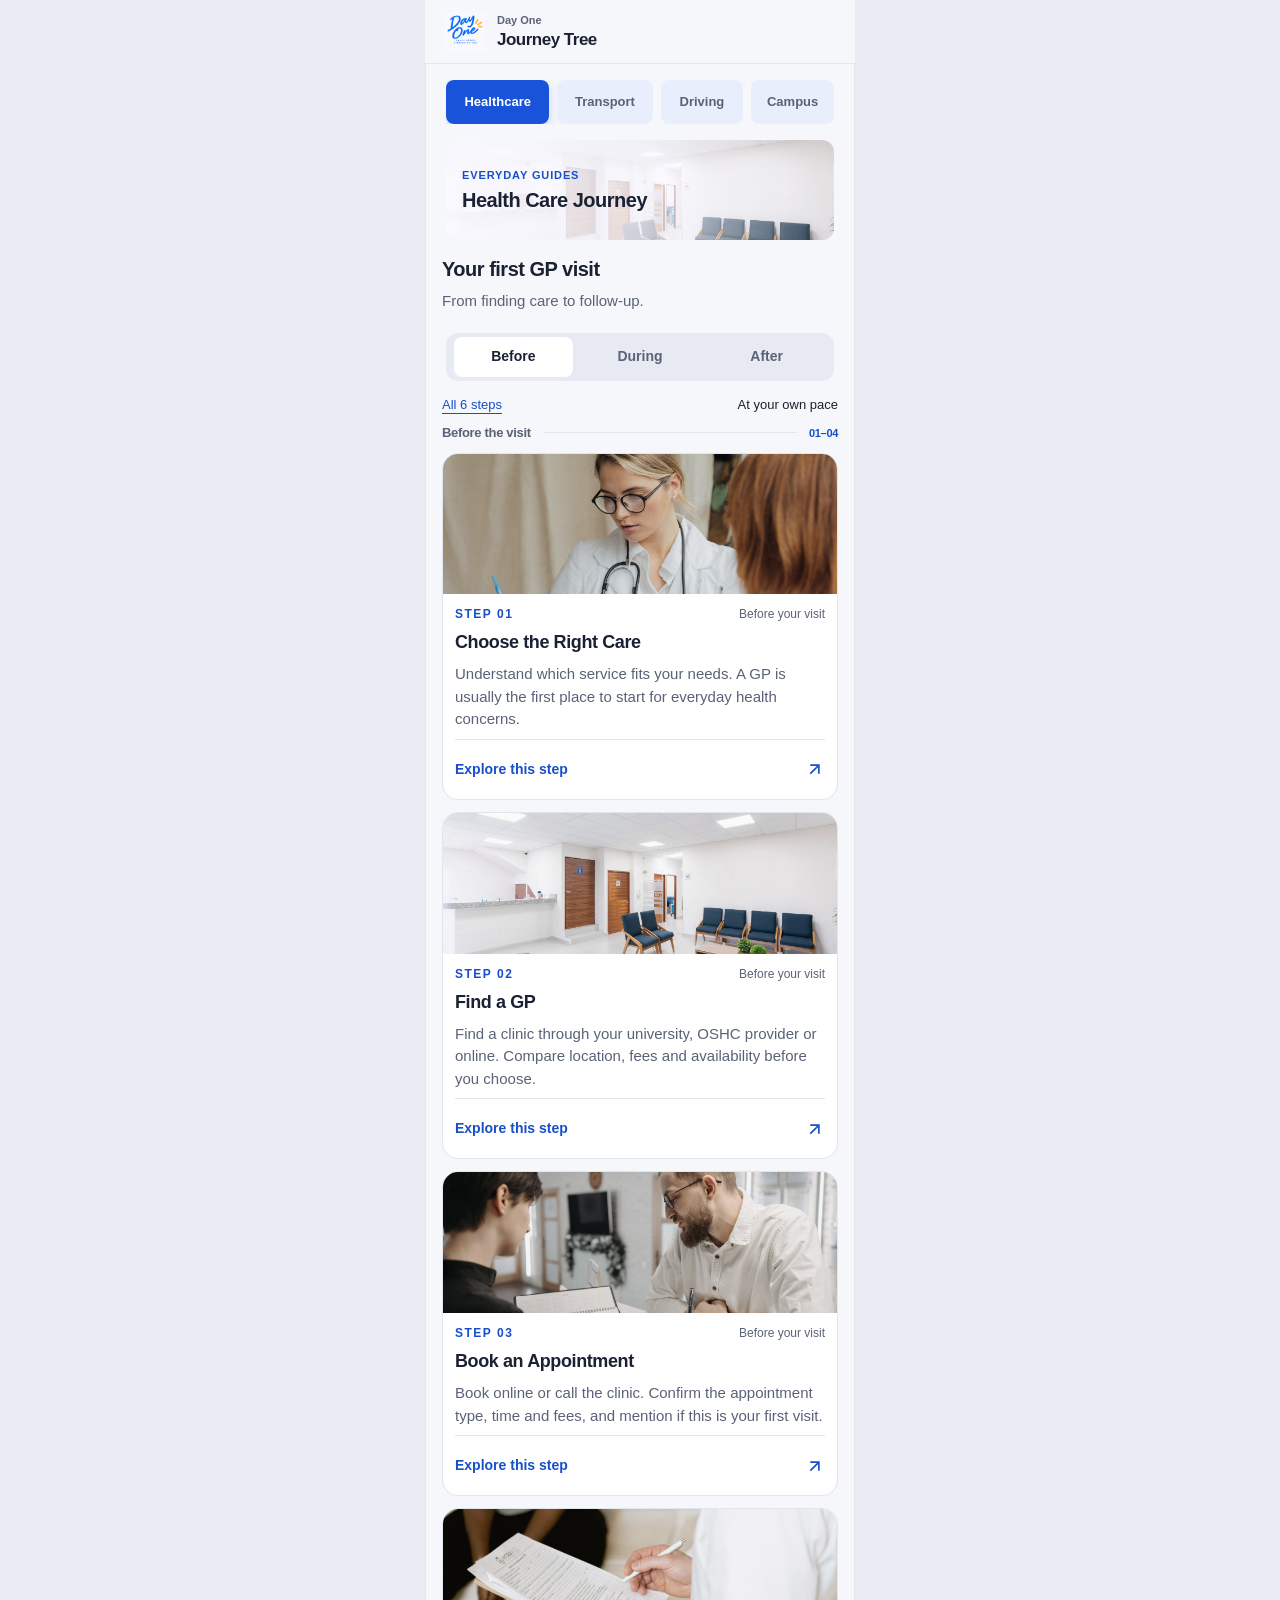
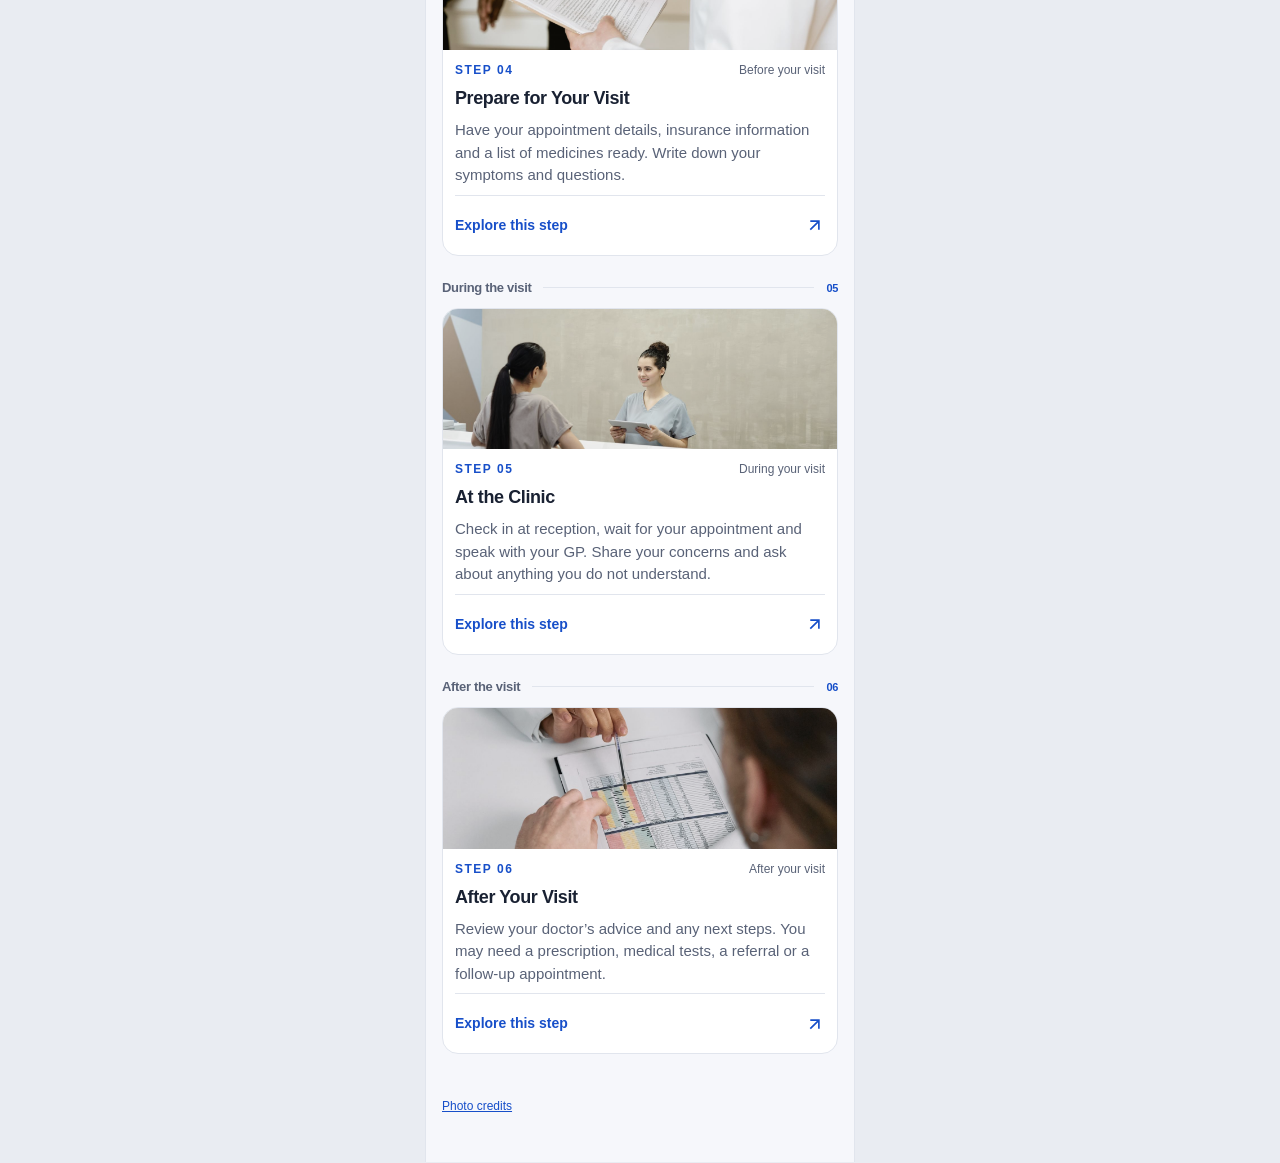
==== commit 32ad924e: "Add Campus journey with Medicare-style patterns and smart motion - Campus track for first-time inter" ====
--- a/journey.html
+++ b/journey.html
@@ -34,7 +34,7 @@
 .phase-nav{padding:0 4px;min-height:44px;background:rgba(225,233,255,.75);box-shadow:none;transition:background 150ms,box-shadow 150ms}.phase-nav a{display:flex;align-items:center;justify-content:center;min-height:44px;padding:0 4px;position:relative;background:transparent!important;color:var(--muted);isolation:isolate}.phase-nav a:before{content:'';position:absolute;inset:6px 0;border-radius:10px;z-index:-1;background:transparent}.phase-nav a.selected{color:white}.phase-nav a.selected:before{background:var(--link)}.phase-nav.is-stuck{background:rgba(249,248,255,.72);backdrop-filter:blur(16px);-webkit-backdrop-filter:blur(16px);box-shadow:0 2px 8px rgba(31,41,55,.06)}
 /* Mobile accessibility and safe-area refinement. */
 :root{font-size:16px;color-scheme:light}body{font-size:.9375rem;line-height:1.5;-webkit-text-size-adjust:100%}.app{padding-top:max(24px,env(safe-area-inset-top))}.phase-nav a{min-height:48px}.phase-nav a:before{inset:8px 0}.step-rail{width:48px;flex-basis:48px}.step-dot{width:48px;min-height:48px}.modal{height:calc(100dvh - 112px);max-height:840px}.modal-scroll{padding:20px}.modal-header{padding:8px 12px;gap:6px}.modal-header h2{font-size:.9375rem;line-height:1.35}.modal-header .number{font-size:.75rem}.modal-header .icon-button{width:48px;min-height:48px}.modal p,.step-explanation{font-size:.9375rem;line-height:1.55}.modal h4,.row b,.tip b{font-size:1rem;line-height:1.4}.actions{padding:8px 12px;flex-wrap:wrap}.action{font-size:.8125rem;min-height:48px}.card p{font-size:.875rem;line-height:1.5}.card-body{padding:16px}.category-nav{overflow-x:auto}.category-nav span{flex-shrink:0}.source-list .text-link{font-size:.8125rem}.phase-heading{scroll-margin-top:64px}.modal .row{gap:10px}.modal .row-icon{width:28px;height:28px}.modal h3{font-size:1.375rem;line-height:1.4}.topic-title{font-size:1.5rem}.step-dot span{font-size:.75rem}.outside-step{min-height:48px}@media(max-width:359px){.modal-scroll{padding:16px}.modal-header .number{display:none}.modal .row-icon{display:none}.brand-title{font-size:1.5rem}}@media(max-height:500px){.modal{height:calc(100dvh - 64px)}.step-rail{gap:0}.step-dot{min-height:40px}.step-dot span{width:24px;height:24px}.actions{padding:4px 8px}.modal-header{padding:0 8px}}
-</style><link rel="stylesheet" href="visual-theme.css?v=mobile-system-2"><style>/* Two text lines and logo need a taller header than a single-title bar. */.journey-app{--title-height:64px}.journey-app main>.brand-row{padding:calc(var(--safe-top) + 12px) 20px 12px}.journey-app main>.brand-row>div{display:flex;flex-direction:column;gap:2px;min-width:0}.journey-app .brand-name{display:block;line-height:14px}.journey-app .brand-title{line-height:22px}</style><link rel="stylesheet" href="journey-learning.css?v=22"></head><body class="journey-app"><main class="app" id="overview"><div class="brand-row"><span class="brand-logo" role="img" aria-label="Day One — Small steps, a brighter you"></span><div><span class="brand-name">Day One</span><p class="brand-title">Journey Tree</p></div></div><header class="journey-top"><div class="category-nav" aria-label="Journey categories"><span class="active" aria-current="page">Healthcare</span><span>Transport</span><span>Driving</span><span>Campus</span></div><div class="journey-banner"><img src="assets/photo-2.jpg" alt="Bright clinic reception and waiting area"><div class="banner-copy"><span>EVERYDAY GUIDES</span><h1>Health Care Journey</h1></div></div></header><header class="intro"><h2 class="topic-title">Your first GP visit</h2><p>From finding care to follow-up.</p></header><div class="phase-nav" aria-label="Journey phases"><a href="#phase-before">Before</a><a href="#phase-during">During</a><a href="#phase-after">After</a></div><header class="intro journey-summary"><div class="journey-meta"><span>All 6 steps</span><span>At your own pace</span></div></header><section class="grid" id="grid" aria-label="Six steps for your first GP visit"></section><p class="endnote"><a class="photo-credit-link" href="PHOTO-CREDITS.html" target="_blank" rel="noopener">Photo credits</a></p></main>
+</style><link rel="stylesheet" href="visual-theme.css?v=mobile-system-2"><style>/* Two text lines and logo need a taller header than a single-title bar. */.journey-app{--title-height:64px}.journey-app main>.brand-row{padding:calc(var(--safe-top) + 12px) 20px 12px}.journey-app main>.brand-row>div{display:flex;flex-direction:column;gap:2px;min-width:0}.journey-app .brand-name{display:block;line-height:14px}.journey-app .brand-title{line-height:22px}</style><link rel="stylesheet" href="journey-learning.css?v=26"><link rel="stylesheet" href="journey-campus.css?v=1"><link rel="stylesheet" href="smart-motion.css?v=1"></head><body class="journey-app"><main class="app" id="overview"><div class="brand-row"><span class="brand-logo" role="img" aria-label="Day One — Small steps, a brighter you"></span><div><span class="brand-name">Day One</span><p class="brand-title">Journey Tree</p></div></div><header class="journey-top"><div class="category-nav" aria-label="Journey categories"><span class="active" aria-current="page">Healthcare</span><span>Transport</span><span>Driving</span><span>Campus</span></div><div class="journey-banner"><img src="assets/photo-2.jpg" alt="Bright clinic reception and waiting area"><div class="banner-copy"><span>EVERYDAY GUIDES</span><h1>Health Care Journey</h1></div></div></header><header class="intro"><h2 class="topic-title">Your first GP visit</h2><p>From finding care to follow-up.</p></header><div class="phase-nav" aria-label="Journey phases"><a href="#phase-before">Before</a><a href="#phase-during">During</a><a href="#phase-after">After</a></div><header class="intro journey-summary"><div class="journey-meta"><span>All 6 steps</span><span>At your own pace</span></div></header><section class="grid" id="grid" aria-label="Six steps for your first GP visit"></section><p class="endnote"><a class="photo-credit-link" href="PHOTO-CREDITS.html" target="_blank" rel="noopener">Photo credits</a></p></main>
 <div class="overlay" id="overlay" hidden><button class="outside-step outside-previous" aria-label="Previous step"><span class="intro-arrow" aria-hidden="true">↑</span></button><button class="outside-step outside-next" aria-label="Next step"><span class="intro-arrow" aria-hidden="true">↓</span></button><div class="detail-stack" role="dialog" aria-modal="true" aria-labelledby="modal-title"><nav class="step-rail" aria-label="Journey step position"></nav><section class="modal" id="detail" tabindex="-1"><header class="modal-header"><span class="number">02 / 06</span><h2 id="modal-title">Find a GP</h2><button class="icon-button" id="close" aria-label="Close Find a GP" data-icon="close"></button></header><div class="modal-scroll" id="reading"></div><footer class="actions"><button class="action" id="save" aria-pressed="false"><span data-icon="bookmark"></span><span id="save-label">Save</span></button><a class="action source" href="https://services.unimelb.edu.au/health" target="_blank" rel="noopener noreferrer">Official Source <span data-icon="external"></span><span class="sr-only">(opens in a new tab)</span></a></footer></section></div></div><div id="announcement" class="sr-only" role="status"></div>
 <script>
 
@@ -96,4 +96,4 @@
 initAppTranslation();
 window.addEventListener('message',e=>{if(e.source===parent&&e.data?.type==='day-one-language'&&['en','zh'].includes(e.data.language))window.setJourneyLanguage(e.data.language)});parent.postMessage({type:'day-one-language-ready'},'*');
 </script>
-<script src="journey-learning-data.js?v=22"></script><script src="journey-learning.js?v=22"></script></body></html>+<script src="journey-learning-data.js?v=24"></script><script src="journey-guides.js?v=23"></script><script src="journey-guide-art.js?v=23"></script><script src="journey-licence.js?v=24"></script><script src="journey-campus.js?v=1"></script><script src="journey-learning.js?v=26"></script><script src="smart-motion.js?v=1"></script></body></html>
--- a/journey-learning.css
+++ b/journey-learning.css
@@ -31,3 +31,32 @@
 .jl-payment-options{list-style:none;padding:0;margin:12px 0;display:grid;gap:8px}.jl-payment-options li{display:flex;gap:10px;align-items:flex-start;padding:12px;border:1px solid var(--line);border-radius:10px;background:white}.jl-payment-options .jl-svg{width:18px;height:18px;margin-top:2px;color:var(--blue)}.jl-payment-options li>div{min-width:0}.jl-payment-options strong{display:block;font-size:14px;line-height:21px}.jl-payment-options small{display:block;font-size:12px;line-height:19px;color:var(--muted);margin-top:3px}
 
 .jl-step-card img[src*='ar-myki-reader']{object-position:center 35%}
+
+/* Situations are illustrated reading paths, with freely selectable steps. */
+.jg-case-list{display:grid;gap:10px;margin:18px 0}.jl-case.jg-case{margin:0;padding:10px;gap:10px;min-height:88px;border-radius:16px}.jl-case.jg-case>.jg-case-art{display:block;flex:0 0 86px;width:86px;height:auto;overflow:hidden;border-radius:10px;background:#F3F6FB}.jg-case-art .jg-art{display:block;width:100%;height:auto}.jg-case strong{font-size:14px;line-height:21px}.jg-case small{font-size:11px;line-height:17px}.jg-case.is-viewed small{color:var(--success)}.jl-case.jg-case>.jl-svg{width:16px;height:16px}
+.jg-intro{margin-bottom:14px!important}.jg-scene{overflow:hidden;border-radius:16px;border:1px solid var(--line);background:white;margin:14px 0 0}.jg-art{display:block;width:100%;height:auto;max-height:190px}.jg-variants{margin:12px 0}.jg-variants button{min-width:0;flex-basis:0;line-height:18px}.jg-urgent{display:flex;gap:8px;align-items:flex-start;margin:12px 0;padding:12px;border-radius:12px;background:#FFF0EB;color:#963C2B;font-size:13px;line-height:20px}.jg-urgent .jl-svg{width:18px;height:18px;flex-shrink:0;margin-top:1px}
+.jg-step-nav{display:grid;grid-template-columns:repeat(3,minmax(0,1fr));gap:6px;margin-top:10px}.jg-step-nav button{min-width:0;min-height:70px;display:flex;flex-direction:column;align-items:center;gap:6px;border:0;border-bottom:2px solid var(--line);background:transparent;color:var(--muted);font-size:11px;line-height:16px;padding:6px 3px 10px;text-align:center;cursor:pointer}.jg-step-nav button>span:first-child{display:grid;place-items:center;width:23px;height:23px;border-radius:50%;background:#E7ECF5;color:var(--muted);font-size:12px}.jg-step-nav button[aria-pressed=true]{color:var(--blue);border-bottom-color:var(--blue);font-weight:600}.jg-step-nav button[aria-pressed=true]>span:first-child{color:white;background:var(--blue)}.jg-step-nav button:active{background:var(--soft)}
+.jg-stage-panel{padding:14px;border:1px solid var(--line);border-radius:16px;background:white;margin-top:16px}.jl-reading .jg-stage-panel h2{font-size:17px;line-height:24px;margin:0 0 8px}.jl-reading .jg-stage-panel p{font-size:14px;line-height:23px;margin:0}.jg-context{margin-top:12px;padding:10px 12px;border-radius:10px;background:#FFF4E3;color:#78521E;font-size:13px;line-height:21px}.jg-phrase{margin-top:12px;border-top:1px solid var(--line)}.jg-phrase summary{min-height:48px;display:flex;align-items:center;gap:7px;color:var(--blue);font-size:13px;line-height:20px;cursor:pointer;list-style:none}.jg-phrase summary::-webkit-details-marker{display:none}.jg-phrase summary>span:last-child{margin-left:auto;font-size:18px}.jg-phrase[open] summary>span:last-child{transform:rotate(45deg)}.jg-phrase .jl-svg{width:17px;height:17px}.jg-phrase blockquote{padding:12px;margin:0 0 8px;background:var(--soft);border-radius:10px;font-size:14px;line-height:23px;color:var(--ink)}.jl-reading .jg-phrase>p{font-size:12px;line-height:20px;color:var(--muted)}.jg-phrase[open] blockquote{animation:jl-move-in 200ms ease-out}
+.jl-panel[data-scene-motion=true] .jg-art-route{stroke-dasharray:700;animation:jg-route-reveal 650ms ease-out}@keyframes jg-route-reveal{from{stroke-dashoffset:700}to{stroke-dashoffset:0}}
+@media(max-width:359px){.jl-case.jg-case>.jg-case-art{flex-basis:72px;width:72px}.jl-case.jg-case{gap:8px}.jg-stage-panel{padding:12px}.jg-step-nav{gap:4px}.jg-step-nav button{font-size:10px;line-height:15px}.jg-case strong{font-size:13px}}
+@media(max-height:480px){.jg-art{max-height:130px}.jg-step-nav button{min-height:58px}}
+
+/* Licence acquisition shares Healthcare's surfaces, type and spacing. */
+.lic-status .jl-choices{grid-template-columns:repeat(2,minmax(0,1fr))}.lic-status .jl-choice{min-height:64px;padding:12px;font-size:13px;line-height:20px;align-items:flex-start}.lic-status .jl-choice>span:first-child{display:none}.lic-field{display:grid;gap:7px;margin:18px 0 0;font-size:14px;line-height:21px;font-weight:600}.lic-field select{display:block;width:100%;min-width:0;min-height:46px;padding:10px 34px 10px 12px;border:1px solid var(--line);border-radius:10px;background:white;color:var(--ink);font:inherit;font-size:14px;font-weight:400;line-height:22px}.lic-field select:focus-visible,.lic-application summary:focus-visible,.lic-road-basics summary:focus-visible{outline:2px solid var(--blue);outline-offset:3px}.jl-reading .lic-field-note{font-size:12px;line-height:19px;margin:8px 0 0}.lic-checkbox{display:flex;align-items:flex-start;gap:9px;min-height:44px;padding:12px 0;margin:8px 0 0;font-size:13px;line-height:21px;color:var(--muted)}.lic-checkbox input{width:20px;height:20px;flex-shrink:0;margin:1px 0 0;accent-color:var(--blue)}.jl-reading .lic-error{color:#9B392D;font-size:12px;line-height:19px;margin:8px 0}
+.lic-result{padding:14px;border:1px solid #D6E0FA;background:var(--soft);border-radius:16px;margin:20px 0 0}.lic-result-heading{display:flex;align-items:center;gap:12px}.jl-reading .lic-result-heading h2{font-size:18px;line-height:25px;margin:0;min-width:0}.lic-plate{display:grid;place-items:center;width:44px;height:44px;flex-shrink:0;border-radius:7px;font-size:29px;line-height:1;font-weight:750;font-family:system-ui,sans-serif;box-shadow:inset 0 0 0 1px #19213215}.lic-plate.lic-l{background:#FFD45B;color:#192132}.lic-plate.lic-p1{background:#B93235;color:white}.lic-plate.lic-p2{background:#19754C;color:white}.lic-plate.lic-full{background:#26374E;color:white;font-size:24px}.lic-plate.is-small{width:26px;height:26px;border-radius:5px;font-size:18px}.lic-plate.lic-full.is-small{font-size:16px}.lic-review-mark{display:grid;place-items:center;width:40px;height:40px;flex-shrink:0;border-radius:10px;background:white;color:var(--blue);font-size:24px}.jl-reading .lic-result>p{font-size:14px;line-height:23px;margin:12px 0 0}.lic-result>small{display:block;color:var(--muted);font-size:11px;line-height:18px;margin-top:12px}.lic-official-link{display:flex;align-items:center;min-height:44px;gap:6px;font-size:13px;font-weight:600;margin-top:4px;color:var(--blue)}.lic-route-strip{display:flex;align-items:center;gap:10px;flex-wrap:wrap;margin:16px 0}.lic-route-strip>span:has(.lic-plate){display:flex;align-items:center;gap:5px}.lic-route-strip small{font-size:11px;color:var(--ink)}.lic-result .lic-deadline{padding-top:12px;border-top:1px solid #D2DDF6;font-size:12px;line-height:20px}
+.lic-grade-tabs{display:grid;grid-template-columns:repeat(4,minmax(0,1fr));gap:6px;margin:18px 0}.lic-grade-tabs button{display:flex;flex-direction:column;align-items:center;justify-content:flex-start;min-width:0;min-height:85px;gap:8px;padding:10px 3px;border:1px solid var(--line);border-radius:12px;background:white;color:var(--muted);font-size:11px;line-height:16px}.lic-grade-tabs button[aria-pressed=true]{border-color:var(--blue);background:var(--soft);box-shadow:inset 0 0 0 1px var(--blue);color:var(--blue);font-weight:600}.lic-grade-card{padding:14px;background:white;border:1px solid var(--line);border-radius:16px}.jl-reading .lic-grade-card>p{font-size:14px;line-height:23px;margin:14px 0}.lic-grade-card ul{padding-left:18px;margin:0;display:grid;gap:12px;font-size:14px;line-height:23px;color:var(--muted)}.lic-grade-card li::marker{color:var(--blue)}
+.lic-application{display:grid;gap:12px;margin:18px 0}.lic-application details{border:1px solid var(--line);border-radius:16px;overflow:hidden;background:white}.lic-application summary{display:flex;align-items:center;gap:10px;min-height:64px;padding:12px;cursor:pointer;list-style:none}.lic-application summary::-webkit-details-marker{display:none}.lic-application summary strong{flex:1;min-width:0;font-size:14px;line-height:22px}.lic-application-number{display:grid;place-items:center;flex:0 0 26px;height:26px;background:var(--soft);border-radius:50%;color:var(--blue);font-size:12px}.lic-chevron{color:var(--blue);font-size:20px}.lic-application details[open] .lic-chevron{transform:rotate(45deg)}.lic-application-body{padding:0 14px 10px}.jl-reading .lic-application-body p{font-size:14px;line-height:23px;margin:0 0 8px}.lic-application-body a{display:flex;align-items:center;min-height:44px;font-size:13px;line-height:21px;color:var(--blue)}.lic-application details[open] .lic-application-body{animation:jl-move-in 220ms ease-out}.lic-road-basics{margin:22px 0 0;border-top:1px solid var(--line)}.lic-road-basics>summary{display:flex;align-items:center;min-height:48px;font-size:14px;color:var(--blue);cursor:pointer}.lic-road-basics .jl-kicker{margin-top:12px}
+@media(max-width:359px){.lic-grade-tabs{gap:4px}.lic-grade-tabs button{font-size:10px}.lic-route-strip{gap:7px}.lic-status .jl-choice{font-size:12px;padding:10px}.lic-result,.lic-grade-card{padding:12px}}
+
+/* All three journeys use the same inset dialog and card-to-dialog motion. */
+.jl-panel{inset:0;max-width:none;height:100dvh;background:rgba(31,41,55,.42);display:grid;place-items:center}
+.jl-detail-stack{position:relative;display:flex;align-items:center;width:calc(100% - 12px);max-width:414px;min-width:0}
+.jl-dialog{display:flex;flex-direction:column;flex:1;min-width:0;height:calc(100dvh - 96px);max-height:calc(100dvh - 64px);border-radius:20px;background:white;overflow:hidden;box-shadow:var(--overlay-shadow);transform-origin:top left}
+.jl-header{grid-template-columns:44px minmax(0,1fr) 44px 44px;min-height:56px;padding:8px 4px;background:white}
+.jl-header strong{font-size:14px;line-height:19px}.jl-header small{font-size:11px;line-height:16px}
+.jl-rail{flex:0 0 48px;width:48px;max-height:calc(100dvh - 64px);padding:0;border:0;align-self:center;overflow-y:auto}.jl-rail:before{display:none}
+.jl-rail button{width:48px;min-height:48px}.jl-rail button>span{border:0;border-radius:8px;background:#465064;color:white;font-size:12px}
+.jl-rail button[aria-current="step"]>span{background:white;color:var(--blue);outline:2px solid var(--blue);box-shadow:none;font-weight:600}.jl-rail button:focus-visible{outline-color:white;outline-offset:-3px}
+.jl-reading{flex:1;min-height:0;padding:20px;background:white}.jl-reading h1{font-size:22px;line-height:29px}.jl-footer{padding:8px 12px;background:white}.jl-footer .jl-btn{min-height:48px}
+@media(max-width:359px){.jl-reading{padding:16px}.jl-header{column-gap:0;grid-template-columns:44px minmax(0,1fr) 44px 44px}.jl-header strong{font-size:13px}.jl-header button{min-width:44px}.jl-reading h1{font-size:21px;line-height:27px}}
+@media(max-height:500px){.jl-dialog{height:calc(100dvh - 64px)}.jl-rail button{min-height:40px}.jl-header{min-height:44px;padding:0 4px}.jl-footer{padding:4px 8px}.jl-reading{padding-top:12px}}
--- a/journey-campus.css
+++ b/journey-campus.css
@@ -0,0 +1,110 @@
+/* Campus journey: Medicare / Services Australia patterns on the shared Journey surfaces.
+   Plain task language, left-barred page alerts, numbered task steps and key-information boxes. */
+:root{--mc-green:#00704A;--mc-green-ink:#005437;--mc-green-soft:#E6F2EC;--mc-amber:#9A5B00;--mc-amber-soft:#FFF4E0;--mc-red:#B3261E;--mc-red-soft:#FDECEA;--mc-info-soft:#EAF0FD}
+body[data-journey-track="campus"]{--accent:var(--mc-green)}
+body[data-journey-track="campus"] .jl-top-progress span{background:var(--mc-green)}
+body[data-journey-track="campus"] .jl-rail button.is-done>span{background:var(--mc-green)}
+.mc-kicker{color:var(--mc-green)!important}
+.jl-reading h2 .mc-optional{font-size:12px;font-weight:500;color:var(--muted);margin-left:4px}
+
+/* Page alerts */
+.mc-alert{display:flex;gap:10px;align-items:flex-start;margin:16px 0;padding:12px 14px 12px 12px;border-left:5px solid var(--blue);border-radius:4px 12px 12px 4px;background:var(--mc-info-soft);color:var(--ink)}
+.mc-alert .mc-icon{width:20px;height:20px;margin-top:1px;color:var(--blue)}
+.mc-alert strong{display:block;font-size:14px;line-height:20px;margin-bottom:2px}.jl-reading .mc-alert p{margin:0;font-size:13px;line-height:20px;color:var(--ink)}
+.mc-alert.mc-warning{border-color:var(--mc-amber);background:var(--mc-amber-soft)}.mc-alert.mc-warning .mc-icon{color:var(--mc-amber)}
+.mc-alert.mc-success{border-color:var(--mc-green);background:var(--mc-green-soft)}.mc-alert.mc-success .mc-icon{color:var(--mc-green)}
+.mc-alert.mc-danger{border-color:var(--mc-red);background:var(--mc-red-soft)}.mc-alert.mc-danger .mc-icon{color:var(--mc-red)}
+
+/* Radio-card options */
+.mc-options{display:grid;gap:10px;margin:14px 0 6px}
+.mc-option{display:flex;align-items:center;gap:12px;width:100%;min-height:64px;padding:12px;border:1px solid var(--line);border-radius:12px;background:white;text-align:left;color:var(--ink);cursor:pointer;transition:border-color 160ms,background-color 160ms,box-shadow 160ms}
+.mc-option-icon{display:grid;place-items:center;flex:0 0 36px;height:36px;border-radius:10px;background:var(--mc-green-soft);color:var(--mc-green)}.mc-option-icon .mc-icon{width:20px;height:20px}
+.mc-option-text{flex:1;min-width:0}.mc-option-text strong{display:block;font-size:14px;line-height:20px}.mc-option-text small{display:block;font-size:12px;line-height:18px;color:var(--muted);margin-top:2px}
+.mc-radio{position:relative;flex:0 0 22px;height:22px;border-radius:50%;border:2px solid #8A94A6;background:white}
+.mc-radio:after{content:'';position:absolute;inset:3px;border-radius:50%;background:var(--mc-green);transform:scale(0);transition:transform 200ms cubic-bezier(.34,1.56,.64,1)}
+.mc-option.is-selected{border-color:var(--mc-green);background:var(--mc-green-soft);box-shadow:inset 0 0 0 1px var(--mc-green)}.mc-option.is-selected .mc-radio{border-color:var(--mc-green)}.mc-option.is-selected .mc-radio:after{transform:scale(1)}
+.mc-options-compact{grid-template-columns:repeat(2,minmax(0,1fr))}.mc-options-compact .mc-option{min-height:52px;padding:10px 12px}.mc-options-compact .mc-option-text strong{font-size:13px;line-height:18px}
+
+/* Key information */
+.mc-keyinfo{margin:18px 0;padding:14px 16px;border:1px solid var(--line);border-top:4px solid var(--mc-green);border-radius:4px 4px 12px 12px;background:white}
+.mc-keyinfo-label{display:block;font-size:11px;letter-spacing:.08em;text-transform:uppercase;font-weight:700;color:var(--mc-green);margin-bottom:8px}
+.mc-keyinfo ol{list-style:none;margin:0;padding:0;display:grid;gap:10px}.mc-keyinfo li{display:flex;gap:10px;align-items:flex-start;font-size:14px;line-height:21px;color:var(--ink)}.mc-keyinfo li .mc-icon{width:20px;height:20px;color:var(--mc-green);margin-top:1px}
+.jl-reading .mc-keyinfo p{font-size:13px;line-height:20px;margin:10px 0 0}.mc-keyinfo.is-quiet{border-top-color:var(--blue)}.mc-keyinfo.is-quiet .mc-keyinfo-label{color:var(--blue)}
+
+/* Direction links */
+.mc-direction{display:inline-flex;align-items:center;gap:6px;min-height:44px;font-size:13px;line-height:19px;font-weight:600;color:var(--link);text-decoration:underline;text-decoration-thickness:1px;text-underline-offset:4px}
+.mc-direction>span[aria-hidden]{transition:transform 180ms cubic-bezier(.22,1,.36,1)}.mc-direction:hover>span[aria-hidden],.mc-direction:focus-visible>span[aria-hidden]{transform:translateX(3px)}
+
+/* First-week timeline */
+.mc-timeline{position:relative;display:grid;grid-template-columns:repeat(3,minmax(0,1fr));margin:18px 0 0;border-bottom:1px solid var(--line)}
+.mc-timeline:before{content:'';position:absolute;left:16.6%;right:16.6%;top:24px;height:2px;background:var(--line)}
+.mc-timeline button{position:relative;display:flex;flex-direction:column;align-items:center;gap:4px;min-height:84px;padding:8px 2px 12px;border:0;background:transparent;color:var(--muted);font-size:12px;line-height:16px;cursor:pointer}
+.mc-timeline strong{font-size:13px;line-height:18px;font-weight:600}.mc-timeline small{font-size:11px;line-height:14px}
+.mc-timeline-dot{display:grid;place-items:center;width:32px;height:32px;border-radius:50%;background:white;border:2px solid #B9C2D0;color:var(--muted);font-weight:700;font-size:13px;transition:background-color 200ms,border-color 200ms,color 200ms,transform 260ms cubic-bezier(.34,1.56,.64,1)}
+.mc-timeline-dot .mc-icon{width:16px;height:16px;stroke-width:2.6}
+.mc-timeline button[aria-selected="true"]{color:var(--mc-green-ink)}.mc-timeline button[aria-selected="true"] .mc-timeline-dot{background:var(--mc-green);border-color:var(--mc-green);color:white;transform:scale(1.08)}
+.mc-timeline-bar{position:absolute;left:0;bottom:-1px;width:33.333%;height:3px;border-radius:3px;background:var(--mc-green);transform:translateX(calc(var(--stage,0)*100%));transition:transform 320ms cubic-bezier(.22,1,.36,1)}
+.mc-stage{margin-top:14px}.mc-stage-head{display:flex;align-items:baseline;justify-content:space-between;gap:10px}.jl-reading .mc-stage-head h2{margin:4px 0 8px;font-size:17px}
+.mc-count{flex-shrink:0;font-size:12px;font-weight:600;color:var(--mc-green-ink);background:var(--mc-green-soft);border-radius:999px;padding:3px 10px}
+.mc-meter,.jl-check-meter{display:block;height:6px;border-radius:6px;background:var(--line);overflow:hidden;margin:2px 0 12px}
+.mc-meter>span,.jl-check-meter>span{display:block;height:100%;border-radius:inherit;background:var(--mc-green);transform-origin:left;transform:scaleX(var(--value,0));transition:transform 420ms cubic-bezier(.22,1,.36,1)}
+
+/* Task cards */
+.mc-task{display:flex;gap:12px;align-items:flex-start;margin-top:10px;padding:14px;border:1px solid var(--line);border-radius:12px;background:white;transition:background-color 220ms,border-color 220ms}
+.mc-task.is-key{border-left:4px solid var(--mc-amber)}
+.mc-task.is-done{background:#F6FBF8;border-color:#BFDCCD}
+.mc-task-icon{display:grid;place-items:center;flex:0 0 36px;height:36px;border-radius:10px;background:var(--mc-green-soft);color:var(--mc-green)}.mc-task-icon .mc-icon{width:20px;height:20px}
+.mc-task>div{min-width:0;flex:1}.jl-reading .mc-task h3{display:flex;flex-wrap:wrap;align-items:center;gap:6px;margin:6px 0 4px;font-size:15px;line-height:21px}
+.jl-reading .mc-task p{font-size:13px;line-height:20px;margin:0 0 8px}.jl-reading .mc-task .mc-bring{color:var(--ink)}.mc-bring strong{font-weight:600;margin-right:4px}
+.mc-tag{font-size:10px;line-height:16px;font-weight:700;letter-spacing:.02em;color:var(--mc-amber);background:var(--mc-amber-soft);border-radius:4px;padding:1px 6px}
+.mc-done{display:inline-flex;align-items:center;gap:8px;min-height:44px;padding:6px 14px 6px 8px;margin-top:2px;border:1px solid var(--line);border-radius:999px;background:white;color:var(--ink);font-size:13px;font-weight:600;cursor:pointer;transition:background-color 180ms,border-color 180ms,color 180ms}
+.mc-done-box{display:grid;place-items:center;width:22px;height:22px;border-radius:50%;border:2px solid #8A94A6;background:white;color:white}
+.mc-done-box .mc-icon{width:14px;height:14px;stroke-width:3;stroke-dasharray:24;stroke-dashoffset:24;transition:stroke-dashoffset 260ms cubic-bezier(.22,1,.36,1) 60ms}
+.mc-done[aria-pressed="true"]{background:var(--mc-green);border-color:var(--mc-green);color:white}.mc-done[aria-pressed="true"] .mc-done-box{border-color:white;background:white;color:var(--mc-green)}.mc-done[aria-pressed="true"] .mc-done-box .mc-icon{stroke-dashoffset:0}
+
+/* Numbered task steps */
+.mc-steps{list-style:none;margin:16px 0 8px;padding:0}
+.mc-steps li{position:relative;display:grid;grid-template-columns:36px minmax(0,1fr);gap:12px;padding-bottom:14px}
+.mc-steps li:not(:last-child):before{content:'';position:absolute;left:17px;top:38px;bottom:2px;width:2px;background:var(--line)}
+.mc-step-number{display:grid;place-items:center;width:36px;height:36px;border-radius:50%;border:2px solid var(--mc-green);background:white;color:var(--mc-green);font-weight:700;font-size:14px}
+.jl-reading .mc-steps h3{margin:6px 0 4px;font-size:15px;line-height:21px}.jl-reading .mc-steps p{font-size:13px;line-height:20px;margin:0}
+
+/* Schematic campus map */
+.mc-map{margin:12px 0 0;border:1px solid var(--line);border-radius:12px;overflow:hidden;background:white}.mc-map svg{display:block;width:100%;height:auto}
+.mc-pin-pulse{fill:var(--mc-green);opacity:0;transform-box:fill-box;transform-origin:center}
+.mc-pin.is-active .mc-pin-pulse{animation:mc-pulse 1.8s cubic-bezier(.22,1,.36,1) infinite}
+@keyframes mc-pulse{0%{opacity:.35;transform:scale(.7)}100%{opacity:0;transform:scale(1.6)}}
+.mc-spot-tabs{display:flex;gap:8px;overflow-x:auto;scrollbar-width:none;margin:12px -4px 0;padding:2px 4px 4px;scroll-snap-type:x proximity}.mc-spot-tabs::-webkit-scrollbar{display:none}
+.mc-spot-tabs button{flex-shrink:0;display:inline-flex;align-items:center;gap:6px;min-height:44px;padding:6px 12px 6px 6px;border:1px solid var(--line);border-radius:999px;background:white;color:var(--ink);font-size:13px;font-weight:500;scroll-snap-align:start;cursor:pointer;transition:background-color 160ms,border-color 160ms,color 160ms}
+.mc-spot-tabs button>span{display:grid;place-items:center;width:24px;height:24px;border-radius:50%;background:var(--mc-green-soft);color:var(--mc-green);font-size:12px;font-weight:700}
+.mc-spot-tabs button[aria-selected="true"]{background:var(--mc-green);border-color:var(--mc-green);color:white}.mc-spot-tabs button[aria-selected="true"]>span{background:white}
+.mc-spot{display:flex;gap:12px;align-items:flex-start;margin-top:10px;padding:14px;border-radius:12px;background:var(--mc-green-soft)}.mc-spot .mc-task-icon{background:white}.jl-reading .mc-spot h3{margin:6px 0 4px}.jl-reading .mc-spot p{font-size:13px;line-height:20px;margin:0;color:var(--ink)}
+
+/* Study rhythm */
+.mc-segment button[aria-pressed="true"]{border-color:var(--mc-green);background:var(--mc-green-soft);color:var(--mc-green-ink)}
+.mc-compare{padding:14px;border:1px solid var(--line);border-radius:12px;background:white}.jl-reading .mc-compare h2{margin:0 0 10px}
+.mc-compare-row{padding:10px 0;border-top:1px solid var(--line)}.mc-compare-row.is-help{margin:4px -14px -14px;padding:12px 14px 14px;background:var(--mc-green-soft);border-radius:0 0 12px 12px;border-top:0}
+.mc-compare-label{display:flex;align-items:center;gap:6px;font-size:11px;letter-spacing:.06em;text-transform:uppercase;font-weight:700;color:var(--muted);margin-bottom:4px}.is-help .mc-compare-label{color:var(--mc-green-ink)}.mc-compare-label .mc-icon{width:16px;height:16px}
+.jl-reading .mc-compare-row p{margin:0;font-size:14px;line-height:22px;color:var(--ink)}
+
+/* Work-hours planner */
+.mc-planner{margin:16px 0;padding:14px;border:1px solid var(--line);border-radius:12px;background:white}
+.mc-planner-head{display:flex;flex-wrap:wrap;align-items:center;justify-content:space-between;gap:8px}.jl-reading .mc-planner-head h2{margin:0;font-size:16px}
+.mc-switch{display:flex;padding:3px;background:#EEF1F6;border-radius:10px}.mc-switch button{min-height:36px;padding:4px 10px;border:0;border-radius:8px;background:transparent;color:var(--muted);font-size:12px;font-weight:600;cursor:pointer;transition:background-color 180ms,color 180ms,box-shadow 180ms}.mc-switch button[aria-checked="true"]{background:white;color:var(--ink);box-shadow:0 1px 3px #1921321f}
+.mc-range{display:grid;gap:2px;margin-top:12px;font-size:13px;line-height:19px;color:var(--ink)}.mc-range>span{display:flex;justify-content:space-between;gap:8px}.mc-range output{font-weight:700;font-variant-numeric:tabular-nums}
+.mc-range input{width:100%;min-height:44px;margin:0;accent-color:var(--mc-green)}
+.mc-hours{position:relative;height:10px;margin:22px 0 6px;border-radius:10px;background:var(--line)}
+.mc-hours-fill{position:absolute;inset:0;border-radius:inherit;background:var(--mc-green);transform-origin:left;transform:scaleX(var(--value,0));transition:transform 260ms cubic-bezier(.22,1,.36,1),background-color 260ms}
+.mc-hours[data-level="close"] .mc-hours-fill{background:#C98400}.mc-hours[data-level="over"] .mc-hours-fill{background:var(--mc-red)}.mc-hours[data-level="break"] .mc-hours-fill{background:var(--blue)}
+.mc-hours-limit{position:absolute;top:-6px;bottom:-6px;left:calc(var(--at)*100%);width:2px;background:var(--ink)}.mc-hours-limit small{position:absolute;bottom:100%;left:50%;transform:translateX(-50%);font-size:10px;line-height:14px;font-weight:700;color:var(--ink);white-space:nowrap}
+.mc-planner .mc-alert{margin:12px 0 0}
+
+/* A completed step shows an upright tick; only the arrow points outwards. */
+.jl-step-card.is-done .explore .jl-svg,.jl-step-card.is-done:hover .explore .jl-svg{transform:none}
+
+/* Checklist progress, shared by every journey */
+.jl-check-progress{display:flex;align-items:center;gap:10px;margin:4px 0 0}.jl-check-progress .jl-check-meter{flex:1;margin:0}.jl-check-progress small{flex-shrink:0;font-size:12px;font-weight:600;color:var(--muted)}
+.jl-checklist label{transition:background-color 200ms,border-color 200ms}.jl-checklist label:has(input:checked){background:#F6FBF8;border-color:#BFDCCD}
+
+@media(max-width:359px){.mc-options-compact{grid-template-columns:1fr}.mc-timeline strong{font-size:12px}.mc-task{padding:12px;gap:10px}.mc-task-icon{flex-basis:32px;height:32px}}
+@media(prefers-reduced-motion:reduce){.mc-pin.is-active .mc-pin-pulse{animation:none}.mc-timeline-bar,.mc-meter>span,.jl-check-meter>span,.mc-hours-fill,.mc-done-box .mc-icon,.mc-radio:after{transition:none}}
--- a/smart-motion.css
+++ b/smart-motion.css
@@ -0,0 +1,58 @@
+/* Smart motion tokens and shared micro-interactions. Motion is short, directional and never
+   blocks input; everything below collapses to instant changes under reduced motion. */
+:root{--sm-ease:cubic-bezier(.22,1,.36,1);--sm-spring:cubic-bezier(.34,1.56,.64,1);--sm-fast:140ms;--sm-base:240ms;--sm-slow:360ms}
+
+/* Sliding indicators */
+.sm-has-indicator{position:relative;isolation:isolate}
+.sm-indicator{position:absolute;left:0;top:0;z-index:-1;pointer-events:none;will-change:transform,width;transition:transform var(--sm-slow) var(--sm-ease),width var(--sm-slow) var(--sm-ease),height var(--sm-slow) var(--sm-ease)}
+.category-nav.sm-has-indicator button.active{background:transparent;color:#fff}
+.category-nav.sm-has-indicator button{position:relative;z-index:1;transition:color var(--sm-base) var(--sm-ease),background-color var(--sm-base) var(--sm-ease)}
+.category-nav>.sm-indicator.sm-tab-pill{display:block;min-height:0;border-radius:8px;background:var(--blue);box-shadow:0 4px 12px #1953D933}
+body[data-journey-track="campus"] .category-nav>.sm-indicator.sm-tab-pill{background:var(--mc-green,#00704A);box-shadow:0 4px 12px #00704A33}
+body[data-journey-track="campus"] .category-nav:not(.sm-has-indicator) button.active{background:var(--mc-green,#00704A)}
+#nav.sm-has-indicator{position:fixed}
+.sm-nav-pill{border-radius:14px;background:var(--soft)}
+#nav.sm-has-indicator button.active .icon{animation:sm-tab-pop var(--sm-slow) var(--sm-spring)}
+@keyframes sm-tab-pop{0%{transform:scale(.82)}60%{transform:scale(1.08)}100%{transform:none}}
+
+/* Images fade in once decoded */
+img{transition:opacity var(--sm-slow) var(--sm-ease)}
+img.sm-img-loading{opacity:0}
+
+/* Header elevation when content scrolls beneath it */
+.trip-app #content>.topbar,.trip-app #content>.brand,.journey-app main>.brand-row{transition:box-shadow var(--sm-base) var(--sm-ease),border-color var(--sm-base) var(--sm-ease)}
+.sm-scrolled .trip-app #content>.topbar,.sm-scrolled .trip-app #content>.brand,.sm-scrolled .journey-app main>.brand-row{box-shadow:0 6px 18px #1921320f;border-color:transparent}
+
+@media (prefers-reduced-motion:no-preference){
+ /* Press feedback for every tappable surface, including Journey Tree (index has motion.css). */
+ .journey-app button:not(:disabled),.journey-app .card.interactive{transition:scale var(--sm-fast) var(--sm-ease),background-color var(--sm-fast),border-color var(--sm-fast),box-shadow var(--sm-base) var(--sm-ease)}
+ .journey-app button:not(:disabled):active{scale:.975}
+ .journey-app .card.interactive:active,.trip-app .card:is(button):active{scale:.985}
+ .jl-step-card .explore .jl-svg,.journey-app .explore .icon{transition:transform var(--sm-base) var(--sm-ease)}
+ @media (hover:hover){
+  .journey-app .card.interactive:hover{box-shadow:0 10px 28px #19213214}
+  .jl-step-card:hover .explore .jl-svg,.journey-app .card.interactive:hover .explore .icon{transform:rotate(-45deg) translate(2px,-2px)}
+  .trip-app .card:is(button):hover{box-shadow:0 8px 24px #19213212}
+ }
+ /* Toast rises from the navigation bar instead of blinking on. */
+ #toast{transition:opacity var(--sm-base) var(--sm-ease),transform var(--sm-slow) var(--sm-spring);transform:translate(-50%,12px) scale(.98)}
+ #toast.show{transform:translate(-50%,0) scale(1)}
+ /* Smooth accordions where the browser supports animating to auto height. */
+ @supports (interpolate-size:allow-keywords){
+  :root{interpolate-size:allow-keywords}
+  details::details-content{block-size:0;overflow:clip;transition:block-size var(--sm-base) var(--sm-ease),content-visibility var(--sm-base) allow-discrete}
+  details[open]::details-content{block-size:auto}
+ }
+ .jl-source summary:after,.lic-chevron,.jg-phrase summary>span:last-child{transition:transform var(--sm-base) var(--sm-ease)}
+ /* Checklist ticks pop. */
+ .jl-checklist input:checked{animation:sm-tick var(--sm-slow) var(--sm-spring)}
+ @keyframes sm-tick{0%{transform:scale(.7)}60%{transform:scale(1.15)}100%{transform:none}}
+ /* Selected choices settle in. */
+ .jl-choice.is-selected,.jl-country.is-selected,.mc-option.is-selected{animation:sm-settle var(--sm-base) var(--sm-ease)}
+ @keyframes sm-settle{0%{transform:scale(.985)}100%{transform:none}}
+}
+@media (prefers-reduced-motion:reduce){
+ .sm-indicator,img,#toast{transition:none!important}
+ img.sm-img-loading{opacity:1}
+ #nav.sm-has-indicator button.active .icon{animation:none}
+}
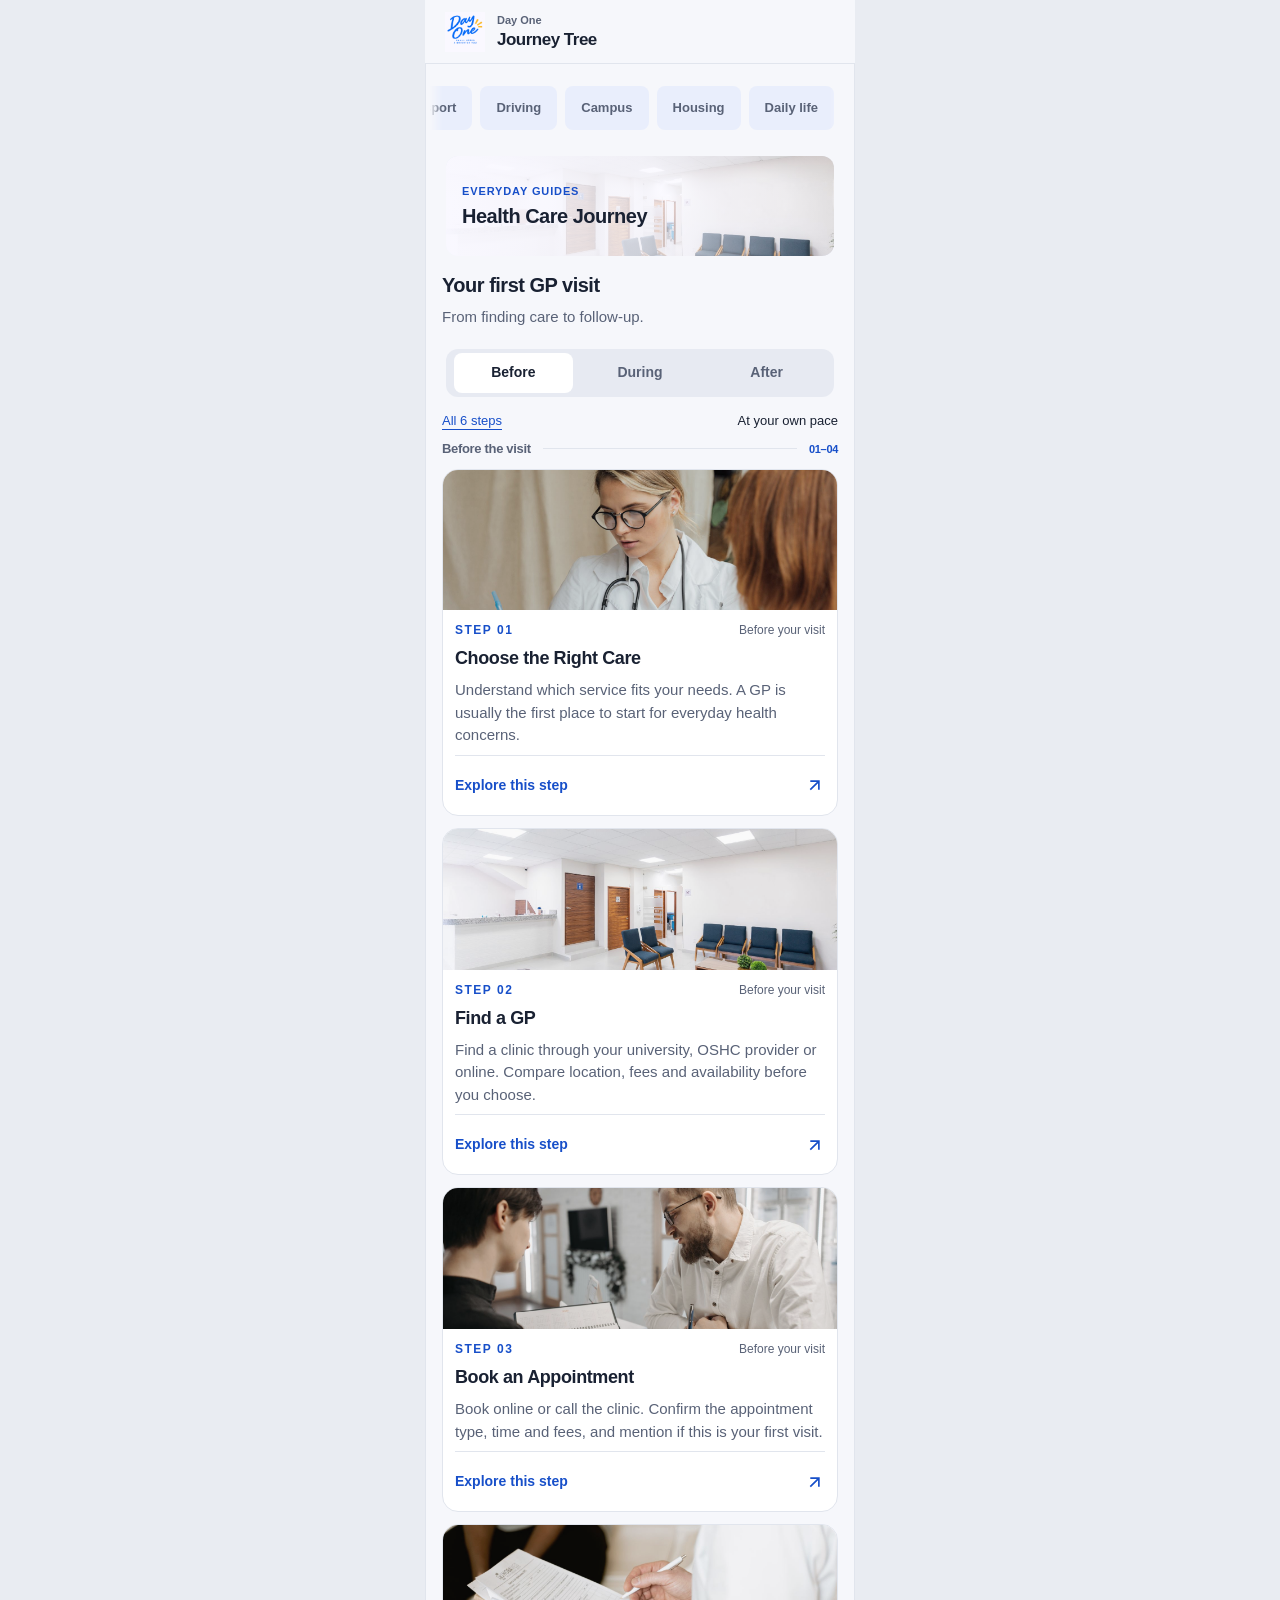
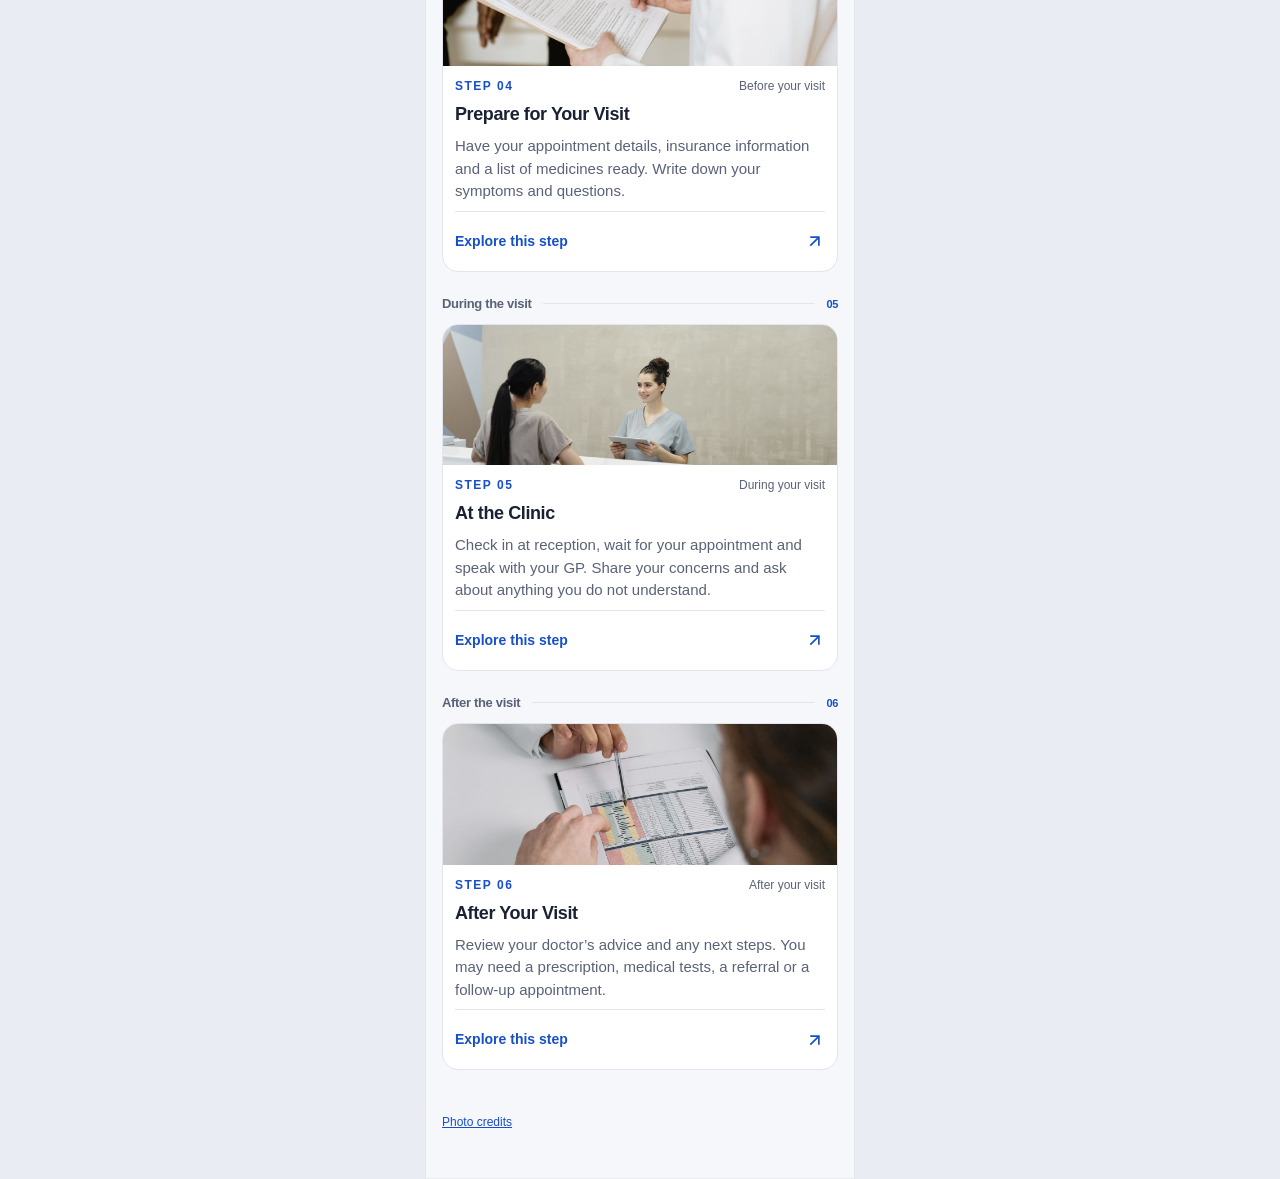
==== commit bfdcd977: "Add Housing and Daily life journeys, Account page and refreshed journey photos - Journey Tree opens " ====
--- a/journey.html
+++ b/journey.html
@@ -34,7 +34,7 @@
 .phase-nav{padding:0 4px;min-height:44px;background:rgba(225,233,255,.75);box-shadow:none;transition:background 150ms,box-shadow 150ms}.phase-nav a{display:flex;align-items:center;justify-content:center;min-height:44px;padding:0 4px;position:relative;background:transparent!important;color:var(--muted);isolation:isolate}.phase-nav a:before{content:'';position:absolute;inset:6px 0;border-radius:10px;z-index:-1;background:transparent}.phase-nav a.selected{color:white}.phase-nav a.selected:before{background:var(--link)}.phase-nav.is-stuck{background:rgba(249,248,255,.72);backdrop-filter:blur(16px);-webkit-backdrop-filter:blur(16px);box-shadow:0 2px 8px rgba(31,41,55,.06)}
 /* Mobile accessibility and safe-area refinement. */
 :root{font-size:16px;color-scheme:light}body{font-size:.9375rem;line-height:1.5;-webkit-text-size-adjust:100%}.app{padding-top:max(24px,env(safe-area-inset-top))}.phase-nav a{min-height:48px}.phase-nav a:before{inset:8px 0}.step-rail{width:48px;flex-basis:48px}.step-dot{width:48px;min-height:48px}.modal{height:calc(100dvh - 112px);max-height:840px}.modal-scroll{padding:20px}.modal-header{padding:8px 12px;gap:6px}.modal-header h2{font-size:.9375rem;line-height:1.35}.modal-header .number{font-size:.75rem}.modal-header .icon-button{width:48px;min-height:48px}.modal p,.step-explanation{font-size:.9375rem;line-height:1.55}.modal h4,.row b,.tip b{font-size:1rem;line-height:1.4}.actions{padding:8px 12px;flex-wrap:wrap}.action{font-size:.8125rem;min-height:48px}.card p{font-size:.875rem;line-height:1.5}.card-body{padding:16px}.category-nav{overflow-x:auto}.category-nav span{flex-shrink:0}.source-list .text-link{font-size:.8125rem}.phase-heading{scroll-margin-top:64px}.modal .row{gap:10px}.modal .row-icon{width:28px;height:28px}.modal h3{font-size:1.375rem;line-height:1.4}.topic-title{font-size:1.5rem}.step-dot span{font-size:.75rem}.outside-step{min-height:48px}@media(max-width:359px){.modal-scroll{padding:16px}.modal-header .number{display:none}.modal .row-icon{display:none}.brand-title{font-size:1.5rem}}@media(max-height:500px){.modal{height:calc(100dvh - 64px)}.step-rail{gap:0}.step-dot{min-height:40px}.step-dot span{width:24px;height:24px}.actions{padding:4px 8px}.modal-header{padding:0 8px}}
-</style><link rel="stylesheet" href="visual-theme.css?v=mobile-system-2"><style>/* Two text lines and logo need a taller header than a single-title bar. */.journey-app{--title-height:64px}.journey-app main>.brand-row{padding:calc(var(--safe-top) + 12px) 20px 12px}.journey-app main>.brand-row>div{display:flex;flex-direction:column;gap:2px;min-width:0}.journey-app .brand-name{display:block;line-height:14px}.journey-app .brand-title{line-height:22px}</style><link rel="stylesheet" href="journey-learning.css?v=26"><link rel="stylesheet" href="journey-campus.css?v=1"><link rel="stylesheet" href="smart-motion.css?v=1"></head><body class="journey-app"><main class="app" id="overview"><div class="brand-row"><span class="brand-logo" role="img" aria-label="Day One — Small steps, a brighter you"></span><div><span class="brand-name">Day One</span><p class="brand-title">Journey Tree</p></div></div><header class="journey-top"><div class="category-nav" aria-label="Journey categories"><span class="active" aria-current="page">Healthcare</span><span>Transport</span><span>Driving</span><span>Campus</span></div><div class="journey-banner"><img src="assets/photo-2.jpg" alt="Bright clinic reception and waiting area"><div class="banner-copy"><span>EVERYDAY GUIDES</span><h1>Health Care Journey</h1></div></div></header><header class="intro"><h2 class="topic-title">Your first GP visit</h2><p>From finding care to follow-up.</p></header><div class="phase-nav" aria-label="Journey phases"><a href="#phase-before">Before</a><a href="#phase-during">During</a><a href="#phase-after">After</a></div><header class="intro journey-summary"><div class="journey-meta"><span>All 6 steps</span><span>At your own pace</span></div></header><section class="grid" id="grid" aria-label="Six steps for your first GP visit"></section><p class="endnote"><a class="photo-credit-link" href="PHOTO-CREDITS.html" target="_blank" rel="noopener">Photo credits</a></p></main>
+</style><link rel="stylesheet" href="visual-theme.css?v=mobile-system-2"><style>/* Two text lines and logo need a taller header than a single-title bar. */.journey-app{--title-height:64px}.journey-app main>.brand-row{padding:calc(var(--safe-top) + 12px) 20px 12px}.journey-app main>.brand-row>div{display:flex;flex-direction:column;gap:2px;min-width:0}.journey-app .brand-name{display:block;line-height:14px}.journey-app .brand-title{line-height:22px}</style><link rel="stylesheet" href="journey-learning.css?v=26"><link rel="stylesheet" href="journey-campus.css?v=2"><link rel="stylesheet" href="smart-motion.css?v=2"></head><body class="journey-app"><main class="app" id="overview"><div class="brand-row"><span class="brand-logo" role="img" aria-label="Day One — Small steps, a brighter you"></span><div><span class="brand-name">Day One</span><p class="brand-title">Journey Tree</p></div></div><header class="journey-top"><div class="category-nav" aria-label="Journey categories"><span class="active" aria-current="page">Healthcare</span><span>Transport</span><span>Driving</span><span>Campus</span></div><div class="journey-banner"><img src="assets/photo-2.jpg" alt="Bright clinic reception and waiting area"><div class="banner-copy"><span>EVERYDAY GUIDES</span><h1>Health Care Journey</h1></div></div></header><header class="intro"><h2 class="topic-title">Your first GP visit</h2><p>From finding care to follow-up.</p></header><div class="phase-nav" aria-label="Journey phases"><a href="#phase-before">Before</a><a href="#phase-during">During</a><a href="#phase-after">After</a></div><header class="intro journey-summary"><div class="journey-meta"><span>All 6 steps</span><span>At your own pace</span></div></header><section class="grid" id="grid" aria-label="Six steps for your first GP visit"></section><p class="endnote"><a class="photo-credit-link" href="PHOTO-CREDITS.html" target="_blank" rel="noopener">Photo credits</a></p></main>
 <div class="overlay" id="overlay" hidden><button class="outside-step outside-previous" aria-label="Previous step"><span class="intro-arrow" aria-hidden="true">↑</span></button><button class="outside-step outside-next" aria-label="Next step"><span class="intro-arrow" aria-hidden="true">↓</span></button><div class="detail-stack" role="dialog" aria-modal="true" aria-labelledby="modal-title"><nav class="step-rail" aria-label="Journey step position"></nav><section class="modal" id="detail" tabindex="-1"><header class="modal-header"><span class="number">02 / 06</span><h2 id="modal-title">Find a GP</h2><button class="icon-button" id="close" aria-label="Close Find a GP" data-icon="close"></button></header><div class="modal-scroll" id="reading"></div><footer class="actions"><button class="action" id="save" aria-pressed="false"><span data-icon="bookmark"></span><span id="save-label">Save</span></button><a class="action source" href="https://services.unimelb.edu.au/health" target="_blank" rel="noopener noreferrer">Official Source <span data-icon="external"></span><span class="sr-only">(opens in a new tab)</span></a></footer></section></div></div><div id="announcement" class="sr-only" role="status"></div>
 <script>
 
@@ -96,4 +96,4 @@
 initAppTranslation();
 window.addEventListener('message',e=>{if(e.source===parent&&e.data?.type==='day-one-language'&&['en','zh'].includes(e.data.language))window.setJourneyLanguage(e.data.language)});parent.postMessage({type:'day-one-language-ready'},'*');
 </script>
-<script src="journey-learning-data.js?v=24"></script><script src="journey-guides.js?v=23"></script><script src="journey-guide-art.js?v=23"></script><script src="journey-licence.js?v=24"></script><script src="journey-campus.js?v=1"></script><script src="journey-learning.js?v=26"></script><script src="smart-motion.js?v=1"></script></body></html>+<script src="journey-learning-data.js?v=25"></script><script src="journey-guides.js?v=23"></script><script src="journey-guide-art.js?v=23"></script><script src="journey-licence.js?v=24"></script><script src="journey-campus.js?v=2"></script><script src="journey-life.js?v=1"></script><script src="journey-learning.js?v=27"></script><script src="smart-motion.js?v=1"></script></body></html>
--- a/journey-campus.css
+++ b/journey-campus.css
@@ -3,7 +3,26 @@
 :root{--mc-green:#00704A;--mc-green-ink:#005437;--mc-green-soft:#E6F2EC;--mc-amber:#9A5B00;--mc-amber-soft:#FFF4E0;--mc-red:#B3261E;--mc-red-soft:#FDECEA;--mc-info-soft:#EAF0FD}
 body[data-journey-track="campus"]{--accent:var(--mc-green)}
 body[data-journey-track="campus"] .jl-top-progress span{background:var(--mc-green)}
-body[data-journey-track="campus"] .jl-rail button.is-done>span{background:var(--mc-green)}
+
+/* Journey tabs scroll horizontally now that there are six. */
+.journey-app .category-nav{display:flex;gap:8px;overflow-x:auto;scrollbar-width:none;margin:20px -16px 24px;padding:2px 16px;scroll-snap-type:x proximity;scroll-padding-inline:16px;-webkit-mask-image:linear-gradient(90deg,transparent,#000 12px,#000 calc(100% - 20px),transparent);mask-image:linear-gradient(90deg,transparent,#000 12px,#000 calc(100% - 20px),transparent)}
+.journey-app .category-nav::-webkit-scrollbar{display:none}
+.journey-app .category-nav button,.journey-app .category-nav>span:not(.sm-indicator){flex:0 0 auto;min-height:44px;padding:6px 16px;scroll-snap-align:start;white-space:nowrap}
+
+/* Step rail matches Healthcare: round numbers, blue for the current step, green tick when explored. */
+.jl-rail button>span{width:28px;height:28px;border-radius:50%;background:rgba(249,248,255,.9);color:var(--ink);font-size:.75rem;outline:none;border:0;box-shadow:none;transition:background-color 200ms,color 200ms,transform 260ms cubic-bezier(.34,1.56,.64,1)}
+.jl-rail button[aria-current="step"]>span{background:var(--link);color:white;outline:none;font-weight:600;transform:scale(1.08)}
+.jl-rail button.is-done:not([aria-current="step"])>span{background:var(--success);color:white}
+.jl-rail button .jl-svg{width:14px;height:14px;stroke-width:2.4}
+
+/* Jump to a recommended step, and tap-to-call numbers. */
+.mc-jump{display:flex;align-items:center;justify-content:space-between;gap:8px;width:100%;min-height:48px;margin-top:12px;padding:10px 14px;border:0;border-radius:10px;background:var(--blue);color:white;font-size:14px;font-weight:600;text-align:left;cursor:pointer}
+.mc-jump span{transition:transform 180ms cubic-bezier(.22,1,.36,1)}.mc-jump:hover span{transform:translateX(3px)}
+.mc-numbers{list-style:none;margin:0;padding:0;display:grid;grid-template-columns:repeat(2,minmax(0,1fr));gap:8px}
+.mc-numbers a{display:flex;flex-direction:column;gap:2px;min-height:64px;padding:10px 12px;border:1px solid var(--line);border-radius:10px;background:var(--bg);color:var(--ink);text-decoration:none}
+.mc-numbers strong{font-size:17px;line-height:22px;font-variant-numeric:tabular-nums;color:var(--link)}.mc-numbers span{font-size:12px;line-height:17px;color:var(--muted)}
+.mc-numbers .is-urgent a{background:var(--mc-red-soft);border-color:#F2C4BF}.mc-numbers .is-urgent strong{color:var(--mc-red)}
+@media(max-width:359px){.mc-numbers{grid-template-columns:1fr}}
 .mc-kicker{color:var(--mc-green)!important}
 .jl-reading h2 .mc-optional{font-size:12px;font-weight:500;color:var(--muted);margin-left:4px}
 
--- a/smart-motion.css
+++ b/smart-motion.css
@@ -8,8 +8,6 @@
 .category-nav.sm-has-indicator button.active{background:transparent;color:#fff}
 .category-nav.sm-has-indicator button{position:relative;z-index:1;transition:color var(--sm-base) var(--sm-ease),background-color var(--sm-base) var(--sm-ease)}
 .category-nav>.sm-indicator.sm-tab-pill{display:block;min-height:0;border-radius:8px;background:var(--blue);box-shadow:0 4px 12px #1953D933}
-body[data-journey-track="campus"] .category-nav>.sm-indicator.sm-tab-pill{background:var(--mc-green,#00704A);box-shadow:0 4px 12px #00704A33}
-body[data-journey-track="campus"] .category-nav:not(.sm-has-indicator) button.active{background:var(--mc-green,#00704A)}
 #nav.sm-has-indicator{position:fixed}
 .sm-nav-pill{border-radius:14px;background:var(--soft)}
 #nav.sm-has-indicator button.active .icon{animation:sm-tab-pop var(--sm-slow) var(--sm-spring)}
